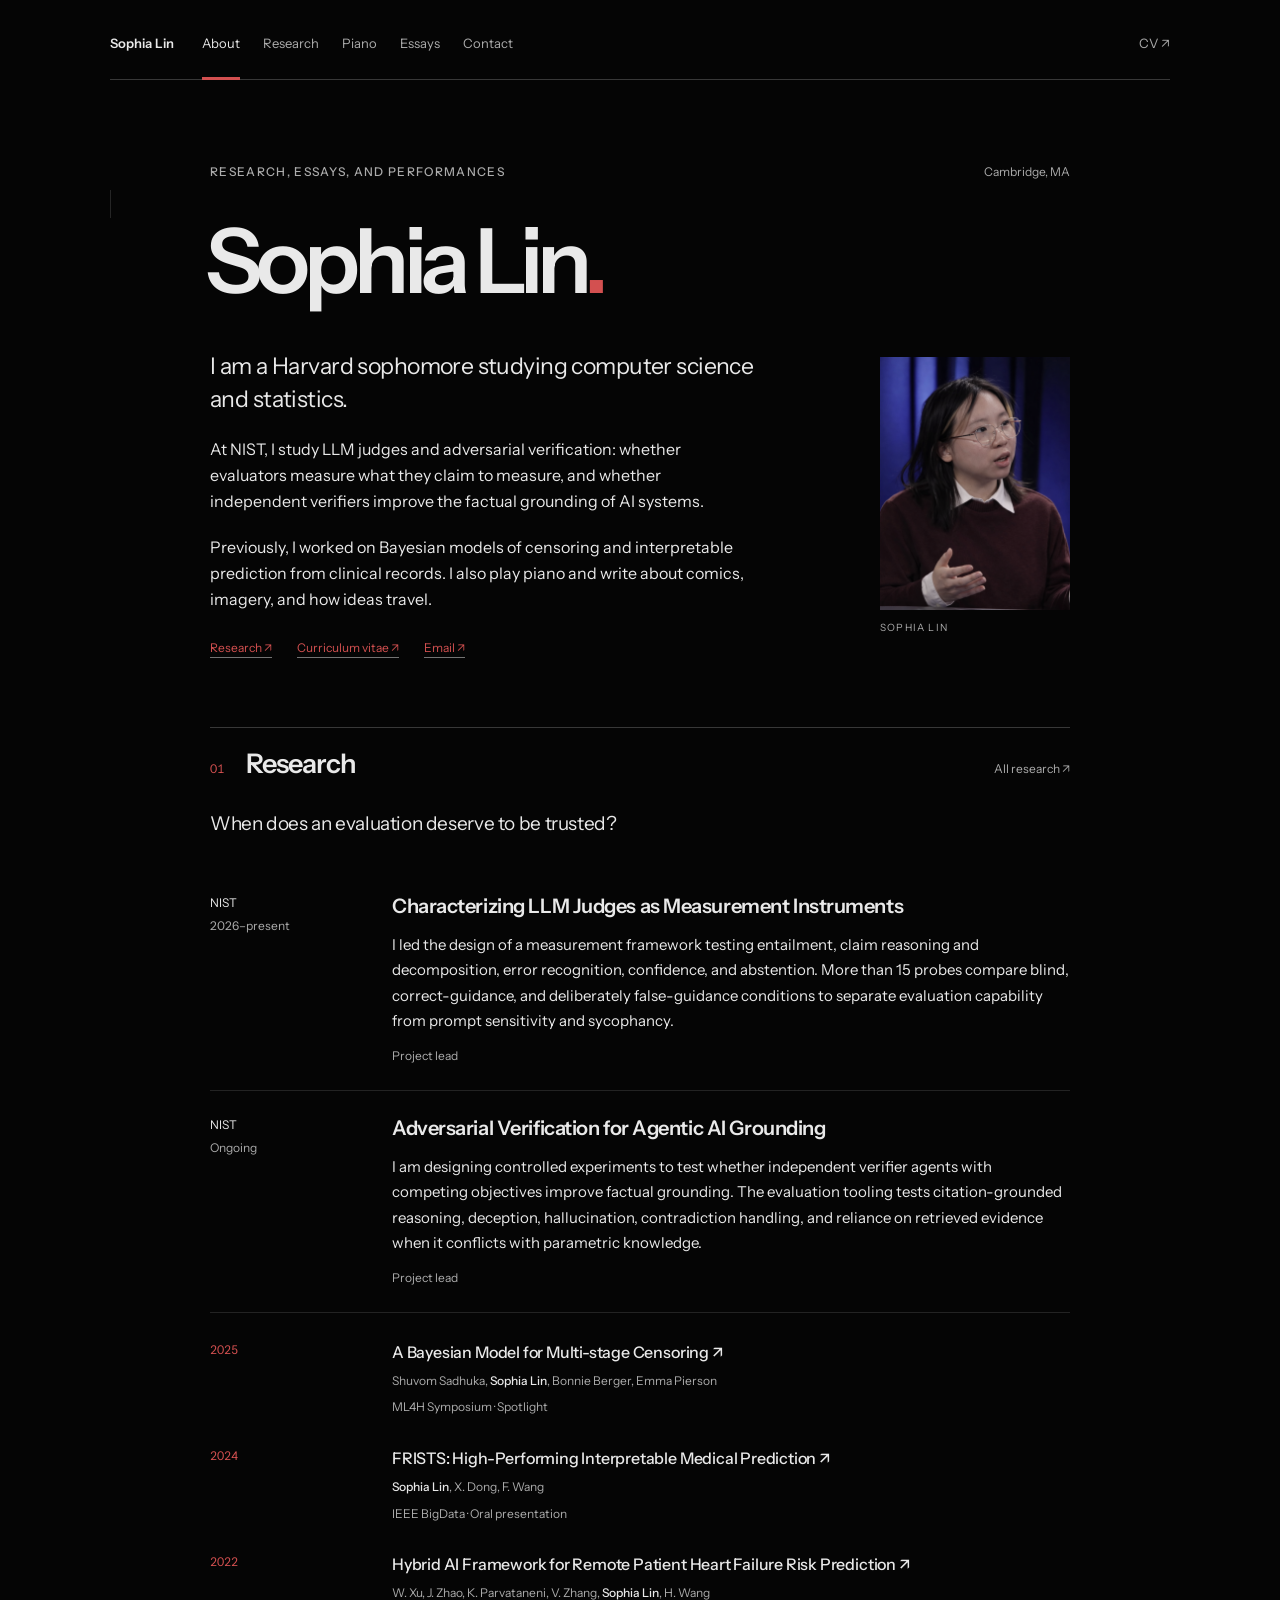
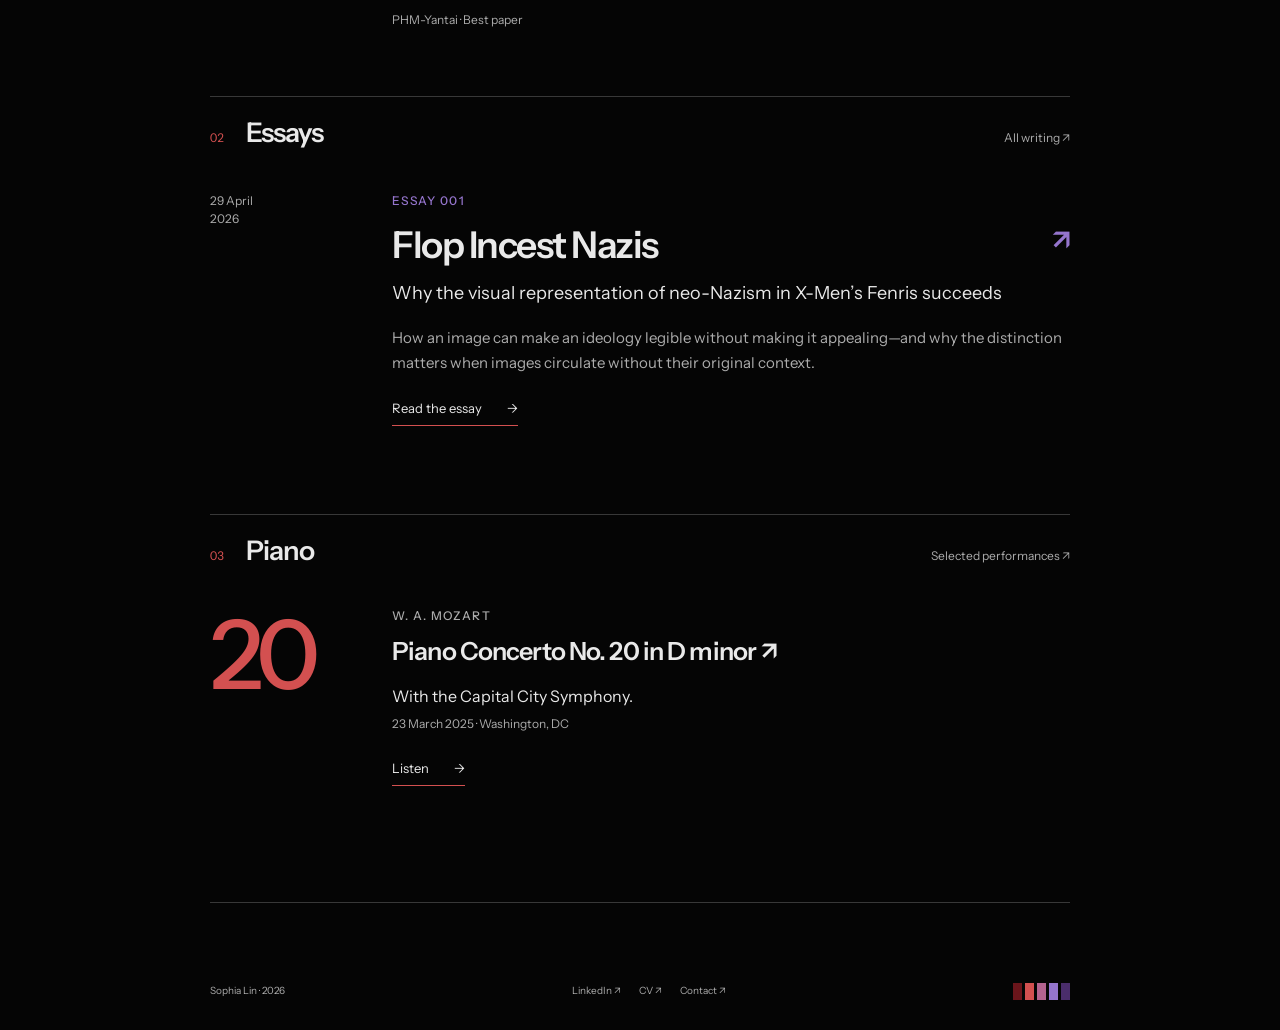
==== index.html @ ce4c41c7 "Stylization changes." ====
<!doctype html>
<html lang="en"><head><meta charset="utf-8"><meta name="viewport" content="width=device-width, initial-scale=1">
<title>Research, essays &amp; performances — Sophia Lin</title><meta name="description" content="Research, essays, and performances by Sophia Lin."><meta name="theme-color" content="#050505">
<link rel="canonical" href="https://sophia-z-lin.github.io/personal-website/"><meta property="og:title" content="Research, essays &amp; performances — Sophia Lin"><meta property="og:description" content="Research, essays, and performances by Sophia Lin."><meta property="og:type" content="website"><meta property="og:image" content="https://sophia-z-lin.github.io/personal-website/assets/portrait.png">
<link rel="icon" href="assets/favicon.svg" type="image/svg+xml"><link rel="stylesheet" href="styles.css"><script src="site.js" defer></script>
</head><body><a class="skip" href="#main">Skip to content</a><div class="reading-progress" aria-hidden="true"></div>
<header class="masthead"><a class="identity" href="index.html" aria-label="Sophia Lin, home">Sophia Lin</a><nav aria-label="Main navigation"><a href="index.html" aria-current="page">About</a><a href="research/">Research</a><a href="piano/">Piano</a><a href="essays/">Essays</a><a href="contact/">Contact</a><a class="nav-cv" href="cv.pdf">CV ↗</a></nav></header>
<main id="main"><section class="opening"><div class="opening-top"><p class="kicker">Research, essays, and performances</p><span class="meta">Cambridge, MA</span></div><h1>Sophia Lin<span class="title-stop">.</span></h1><div class="biography"><div><p class="intro-line">I am a Harvard sophomore studying computer science and statistics.</p><p>At NIST, I study LLM judges and adversarial verification: whether evaluators measure what they claim to measure, and whether independent verifiers improve the factual grounding of AI systems.</p><p>Previously, I worked on Bayesian models of censoring and interpretable prediction from clinical records. I also play piano and write about comics, imagery, and how ideas travel.</p><div class="inline-links"><a href="research/">Research ↗</a><a href="cv.pdf">Curriculum vitae ↗</a><a href="mailto:sophia_lin@college.harvard.edu">Email ↗</a></div></div><figure class="portrait"><img src="assets/portrait.png" width="1536" height="1024" alt="Sophia Lin speaking during a recorded conversation"><figcaption>Sophia Lin</figcaption></figure></div></section><section class="archive-section"><div class="section-head"><span class="folio">01</span><h2>Research</h2><a href="research/">All research ↗</a></div><p class="section-deck">When does an evaluation deserve to be trusted?</p><article class="project"><div class="project-context"><span>NIST</span><span>2026–present</span></div><div><h3>Characterizing LLM Judges as Measurement Instruments</h3><p>I led the design of a measurement framework testing entailment, claim reasoning and decomposition, error recognition, confidence, and abstention. More than 15 probes compare blind, correct-guidance, and deliberately false-guidance conditions to separate evaluation capability from prompt sensitivity and sycophancy.</p><div class="project-end"><span>Project lead</span></div></div></article><article class="project"><div class="project-context"><span>NIST</span><span>Ongoing</span></div><div><h3>Adversarial Verification for Agentic AI Grounding</h3><p>I am designing controlled experiments to test whether independent verifier agents with competing objectives improve factual grounding. The evaluation tooling tests citation-grounded reasoning, deception, hallucination, contradiction handling, and reliance on retrieved evidence when it conflicts with parametric knowledge.</p><div class="project-end"><span>Project lead</span></div></div></article><article class="publication"><span class="pub-year">2025</span><div><h3><a href="https://arxiv.org/abs/2511.11684">A Bayesian Model for Multi-stage Censoring ↗</a></h3><p>Shuvom Sadhuka, <strong>Sophia Lin</strong>, Bonnie Berger, Emma Pierson</p><span class="meta">ML4H Symposium · Spotlight</span></div></article><article class="publication"><span class="pub-year">2024</span><div><h3><a href="https://doi.org/10.1109/BigData62323.2024.10826101">FRISTS: High-Performing Interpretable Medical Prediction ↗</a></h3><p><strong>Sophia Lin</strong>, X. Dong, F. Wang</p><span class="meta">IEEE BigData · Oral presentation</span></div></article><article class="publication"><span class="pub-year">2022</span><div><h3><a href="https://ieeexplore.ieee.org/document/9941764">Hybrid AI Framework for Remote Patient Heart Failure Risk Prediction ↗</a></h3><p>W. Xu, J. Zhao, K. Parvataneni, V. Zhang, <strong>Sophia Lin</strong>, H. Wang</p><span class="meta">PHM-Yantai · Best paper</span></div></article></section><section class="archive-section"><div class="section-head"><span class="folio">02</span><h2>Essays</h2><a href="essays/">All writing ↗</a></div><article class="essay-feature"><div class="essay-date">29 April<br>2026</div><div><p class="kicker">Essay 001</p><h3><a href="essays/fenris/">Flop Incest Nazis<span class="arrow">↗</span></a></h3><p class="essay-subtitle">Why the visual representation of neo-Nazism in X-Men’s Fenris succeeds</p><p>How an image can make an ideology legible without making it appealing—and why the distinction matters when images circulate without their original context.</p><a class="text-link" href="essays/fenris/">Read the essay <span>→</span></a></div></article></section><section class="archive-section"><div class="section-head"><span class="folio">03</span><h2>Piano</h2><a href="piano/">Selected performances ↗</a></div><div class="piano-home"><span class="large-number" aria-hidden="true">20</span><div><p class="kicker">W. A. Mozart</p><h3><a href="piano/">Piano Concerto No. 20 in D minor ↗</a></h3><p>With the Capital City Symphony.<br><span class="meta">23 March 2025 · Washington, DC</span></p><a class="text-link" href="piano/">Listen <span>→</span></a></div></div></section></main>
<footer><div class="footer-bottom"><span>Sophia Lin · 2026</span><div><a href="https://www.linkedin.com/in/szlin-harvard">LinkedIn ↗</a><a href="cv.pdf">CV ↗</a><a href="contact/">Contact ↗</a></div><span class="pigments" aria-hidden="true"><i></i><i></i><i></i><i></i><i></i></span></div></footer></body></html>
---- styles.css ----
@font-face{font-family:Instrument Sans;src:url('assets/fonts/InstrumentSans.ttf') format('truetype');font-weight:400 700;font-stretch:75% 100%;font-display:swap}
@font-face{font-family:Instrument Sans;src:url('assets/fonts/InstrumentSans-Italic.ttf') format('truetype');font-style:italic;font-weight:400 700;font-display:swap}
:root{color-scheme:dark;--bg:#050505;--text:#e9e9e9;--muted:#acacac;--rule:#383838;--accent:#D35050;--ink:#6B151B;--width:860px}
*{box-sizing:border-box}html{scroll-behavior:smooth;scroll-padding-top:24px}body{margin:0;background:var(--bg);color:var(--text);font-family:'Instrument Sans',Arial,sans-serif;font-size:16px;line-height:1.65;-webkit-font-smoothing:antialiased}body.tone-purple{--accent:#9575CD;--ink:#4A2D6B}::selection{background:var(--ink);color:#fff}a{color:inherit;text-underline-offset:5px;text-decoration-thickness:1px;text-decoration-color:#737373;transition:color .15s,text-decoration-color .15s}a:hover{color:var(--accent);text-decoration-color:var(--accent)}a:focus-visible,summary:focus-visible,button:focus-visible{outline:2px solid var(--accent);outline-offset:6px}button{font:inherit}p{margin:0 0 19px}h1,h2,h3{font-weight:600;line-height:1.16;margin:0;letter-spacing:-.035em}h1{font-size:76px}h2{font-size:27px}h3{font-size:22px}img{max-width:100%;height:auto}main,footer{max-width:var(--width);margin:auto}.masthead{max-width:1060px;margin:auto;padding:33px 0 25px;display:flex;align-items:center;gap:28px;border-bottom:1px solid var(--rule);font-size:13px}.identity{text-decoration:none;font-weight:600;white-space:nowrap}.masthead nav{display:flex;flex:1;gap:23px}.nav-cv{margin-left:auto}.masthead nav a{text-decoration:none;color:var(--muted)}.masthead nav a[aria-current],.masthead nav a:hover{color:var(--text)}.masthead nav a[aria-current]{position:relative}.masthead nav a[aria-current]:after{content:'';height:3px;background:var(--accent);position:absolute;bottom:-26px;left:0;right:0}.skip{position:fixed;top:-80px;left:20px;background:var(--bg);z-index:9;padding:10px}.skip:focus{top:8px}.reading-progress{height:2px;position:fixed;top:0;left:0;background:var(--accent);width:0;z-index:10}.kicker,.meta,.folio,.project-context,.project-end,.pub-year,.essay-date,.performance-number,.video-links{font-size:12px;color:var(--muted);line-height:1.5}.kicker{text-transform:uppercase;letter-spacing:.11em;font-weight:500}.opening{padding:83px 0 69px}.opening-top{display:flex;justify-content:space-between;gap:20px;margin-bottom:28px}.opening-top p{margin:0}.opening h1{font-size:90px;letter-spacing:-.065em;margin-left:-5px;margin-bottom:36px}.title-stop{color:var(--accent)}.biography{display:grid;grid-template-columns:minmax(0,1fr) 190px;gap:48px;align-items:start}.intro-line{font-size:23px;line-height:1.45;letter-spacing:-.025em;max-width:550px}.biography>div>p:not(.intro-line){max-width:550px}.portrait{margin:7px 0 0}.portrait img{display:block;aspect-ratio:3/4;width:100%;object-fit:cover;object-position:50% 50%;filter:saturate(.65);height:auto}.portrait figcaption{font-size:10px;letter-spacing:.12em;text-transform:uppercase;color:var(--muted);margin-top:10px}.inline-links{display:flex;gap:25px;font-size:12px;margin-top:25px}.inline-links a{color:var(--accent)}.archive-section{padding:0 0 64px}.section-head{display:flex;align-items:baseline;border-top:1px solid var(--rule);padding-top:20px;gap:22px;margin-bottom:29px}.section-head .folio{color:var(--accent);font-variant-numeric:tabular-nums}.section-head>a,.section-head>.meta{margin-left:auto;font-size:12px}.section-head a{text-decoration:none;color:var(--muted)}.section-deck{font-size:19px;margin:0 0 30px;letter-spacing:-.02em}.project{display:grid;grid-template-columns:155px minmax(0,1fr);gap:27px;padding:25px 0;border-bottom:1px solid #232323}.project-context span{display:block}.project-context span:first-child{color:var(--text);margin-bottom:5px}.project h3{font-size:20px;line-height:1.28;letter-spacing:-.022em;margin:0 0 12px}.project p{font-size:15px;line-height:1.7;margin-bottom:13px}.project-end{display:flex;justify-content:space-between;color:var(--muted)}.project-end a{color:var(--accent)}.publication{display:grid;grid-template-columns:155px minmax(0,1fr);gap:27px;margin-top:28px}.pub-year{font-variant-numeric:tabular-nums;color:var(--accent)}.publication h3{font-size:16px;font-weight:500;line-height:1.45;letter-spacing:-.012em}.publication h3 a{text-decoration:none}.publication p{font-size:12px;color:var(--muted);margin:7px 0 2px}.publication strong{font-weight:500;color:var(--text)}.essay-feature{display:grid;grid-template-columns:155px minmax(0,1fr);gap:27px;padding:15px 0 24px}.essay-feature .kicker{color:#9575CD;margin:0 0 14px}.essay-feature h3{font-size:37px;letter-spacing:-.04em}.essay-feature h3 a{text-decoration:none;display:flex;justify-content:space-between;gap:16px}.arrow{color:#9575CD;font-size:28px;transition:transform .2s}.essay-feature h3 a:hover .arrow{transform:translate(3px,-3px)}.essay-subtitle{font-size:18px;line-height:1.45;margin:13px 0 20px}.essay-feature p:not(.kicker):not(.essay-subtitle){font-size:15px;color:var(--muted)}.text-link{display:inline-flex;align-items:center;gap:25px;font-size:13px;text-decoration:none;border-bottom:1px solid var(--accent);padding-bottom:5px}.piano-home{display:grid;grid-template-columns:155px minmax(0,1fr);gap:27px;padding:12px 0}.large-number{color:var(--accent);font-size:96px;letter-spacing:-.08em;line-height:1;font-weight:500;font-variant-numeric:lining-nums}.piano-home h3{font-size:25px;line-height:1.3}.piano-home h3 a{text-decoration:none}.piano-home .kicker{margin-bottom:10px}.piano-home p:not(.kicker){margin-top:15px}.page-opening{padding:75px 0 35px}.page-opening h1{margin:20px 0 23px;letter-spacing:-.06em}.page-deck{max-width:620px;font-size:23px;line-height:1.45;letter-spacing:-.025em}.section-introduction{max-width:675px;margin:0 0 60px}.section-introduction p{font-size:17px}.performance{display:grid;grid-template-columns:110px minmax(0,1fr);gap:28px;border-top:1px solid var(--rule);padding:29px 0 55px}.performance-number{color:var(--accent);font-size:17px;font-variant-numeric:tabular-nums}.performance-number span{display:block;color:var(--muted);margin-top:5px;font-size:12px}.performance h2{font-size:29px;margin:0 0 13px;line-height:1.3}.performance .kicker{margin-bottom:12px}.video{aspect-ratio:16/9;background:#131313;position:relative;margin-top:25px;overflow:hidden;border-bottom:2px solid var(--ink)}.video-cover{position:absolute;inset:0;display:block}.video img{width:100%;height:100%;object-fit:cover;filter:grayscale(1) brightness(.58);transition:filter .25s}.video-cover:hover img{filter:grayscale(.5) brightness(.72)}.play{position:absolute;left:calc(50% - 25px);top:calc(50% - 25px);width:50px;height:50px;border:1px solid #e9e9e9;display:grid;place-content:center;font-size:17px;color:#fff;background:#05050580}.video-caption{position:absolute;bottom:19px;left:22px;right:22px;font-size:12px;display:flex;justify-content:space-between;color:white}.video iframe{width:100%;height:100%;border:0;position:absolute;inset:0}.video-links{display:flex;justify-content:space-between;margin-top:12px}.video-links a{text-decoration:none}.archive-link{border-top:1px solid var(--rule);padding:25px 0}.longform{max-width:700px;margin:auto}.essay-opening{padding:70px 0 30px;border-bottom:1px solid var(--rule)}.essay-opening>.meta{margin-top:28px}.essay-opening h1{font-size:68px;line-height:1.05;max-width:600px;margin:24px 0}.essay-deck{font-size:26px;line-height:1.4;letter-spacing:-.025em;margin-bottom:12px}.contents{margin:25px 0 40px;border-bottom:1px solid var(--rule);padding:0 0 20px}.contents summary{font-size:13px;cursor:pointer;color:var(--accent)}.contents nav{display:flex;flex-direction:column;gap:10px;padding:20px 0 0;font-size:14px}.essay-text{font-size:17px;line-height:1.85}.essay-text p{margin-bottom:24px}.essay-text h2{font-size:28px;margin:52px 0 22px;line-height:1.3}.essay-text h3{font-size:17px;line-height:1.6;margin:28px 0 16px}.essay-text a{overflow-wrap:anywhere;color:var(--accent)}.appendices{border-top:1px solid var(--rule);border-bottom:1px solid var(--rule);margin:50px 0;padding:23px 0}.appendices summary{cursor:pointer;font-size:20px;font-weight:500;line-height:1.4}.appendices summary span{font-size:12px;float:right;color:var(--muted);font-weight:400}.appendices img{max-height:900px;object-fit:contain;display:block;margin:20px auto}.appendices p{font-size:13px;color:var(--muted)}.references p{font-size:13px;line-height:1.7;padding-left:20px;text-indent:-20px;overflow-wrap:anywhere}.contact-body{padding:15px 0 90px}.contact-email{display:block;font-size:clamp(16px,3vw,28px);color:var(--accent);margin:0 0 65px;overflow-wrap:anywhere}.contact-row{display:flex;justify-content:space-between;border-top:1px solid var(--rule);padding:19px 0;font-size:14px}.contact-row span{color:var(--muted)}footer{border-top:1px solid var(--rule);margin-top:40px;padding:36px 0 30px}.footer-top{display:flex;align-items:center;justify-content:space-between;gap:20px}.footer-top p{font-size:22px;line-height:1.45;letter-spacing:-.025em}.footer-top .email{font-size:12px;color:var(--muted)}.footer-bottom{display:flex;align-items:center;justify-content:space-between;margin-top:44px;font-size:10px;color:var(--muted);gap:15px}.footer-bottom>div{display:flex;gap:18px}.footer-bottom a{text-decoration:none}.pigments{display:flex;gap:3px}.pigments i{width:9px;height:17px;background:#6b151b}.pigments i:nth-child(2){background:#D35050}.pigments i:nth-child(3){background:#B4638F}.pigments i:nth-child(4){background:#9575CD}.pigments i:nth-child(5){background:#4A2D6B}
@media(min-width:1250px){body{background-image:linear-gradient(#252525,#252525);background-size:1px 28px;background-position:calc(50% - 530px) 190px;background-repeat:no-repeat}}
@media(max-width:1120px){.masthead{margin:0 36px}main,footer{width:calc(100% - 100px);max-width:860px}}
@media(max-width:760px){.masthead{margin:0 23px;display:block;padding:20px 0}.identity-note{margin-left:auto}.masthead nav{margin-top:24px;gap:0;justify-content:space-between;font-size:12px}.masthead nav a[aria-current]:after{bottom:-21px}main,footer{width:calc(100% - 46px)}.opening{padding:48px 0 50px}.opening h1{font-size:72px}.opening-top>.meta{display:none}.biography{grid-template-columns:minmax(0,1fr) 150px;gap:26px}.intro-line{font-size:21px}.portrait{margin-top:7px}.project,.publication,.essay-feature,.piano-home{grid-template-columns:100px minmax(0,1fr);gap:22px}.section-head{gap:14px}.section-head h2{font-size:25px}.essay-feature h3{font-size:31px}.footer-top{display:block}.footer-bottom{flex-wrap:wrap;gap:18px}.performance{grid-template-columns:55px minmax(0,1fr);gap:20px}.page-opening{padding-top:50px}.page-opening h1{font-size:66px}.essay-opening h1{font-size:58px}}
@media(max-width:520px){.biography{display:flex;flex-direction:column}.portrait{width:42%;max-width:185px;margin:5px 0 0 auto}.portrait figcaption{text-align:right}.opening h1{font-size:66px}.opening .kicker{font-size:10px}.intro-line{font-size:22px}.inline-links{gap:18px;flex-wrap:wrap}.section-head{flex-wrap:wrap;row-gap:8px}.section-head>a{font-size:11px}.section-head h2{font-size:24px}.project{display:block}.project-context{display:flex;justify-content:space-between;gap:18px;margin-bottom:14px}.project-context span:first-child{max-width:75%}.publication{grid-template-columns:40px minmax(0,1fr);gap:16px}.essay-feature{display:block}.essay-date{margin-bottom:24px}.essay-date br{display:none}.essay-date br:after{content:' '}.essay-feature h3{font-size:36px}.piano-home{grid-template-columns:65px minmax(0,1fr);gap:18px}.large-number{font-size:67px}.piano-home h3{font-size:23px}.performance{display:block}.performance-number{display:flex;justify-content:space-between;margin-bottom:20px}.performance-number span{margin:0}.performance h2{font-size:26px}.video-links{font-size:10px}.page-opening h1{font-size:60px}.page-deck{font-size:22px}.essay-opening h1{font-size:54px}.essay-deck{font-size:23px}.essay-text{font-size:16px}.essay-text h2{font-size:25px}.footer-bottom>div{gap:16px;flex-wrap:wrap}.footer-top .email{font-size:11px}.appendices summary{font-size:17px}.appendices summary span{float:none;display:block;margin-top:10px}.contact-body{padding-bottom:40px}}
@media(prefers-reduced-motion:reduce){html{scroll-behavior:auto}*,*:before,*:after{transition:none!important;animation:none!important}}
@media print{body{background:white;color:black;font-size:11pt}.masthead,footer,.reading-progress,.contents,.skip{display:none}main{width:100%;max-width:none}.longform{max-width:none}.essay-opening{padding-top:0}.essay-opening h1{font-size:36pt}.essay-text{font-size:11pt}.references p{color:black}.appendices{display:block}a{color:black}.portrait{max-width:120px}.archive-section{break-inside:avoid}}
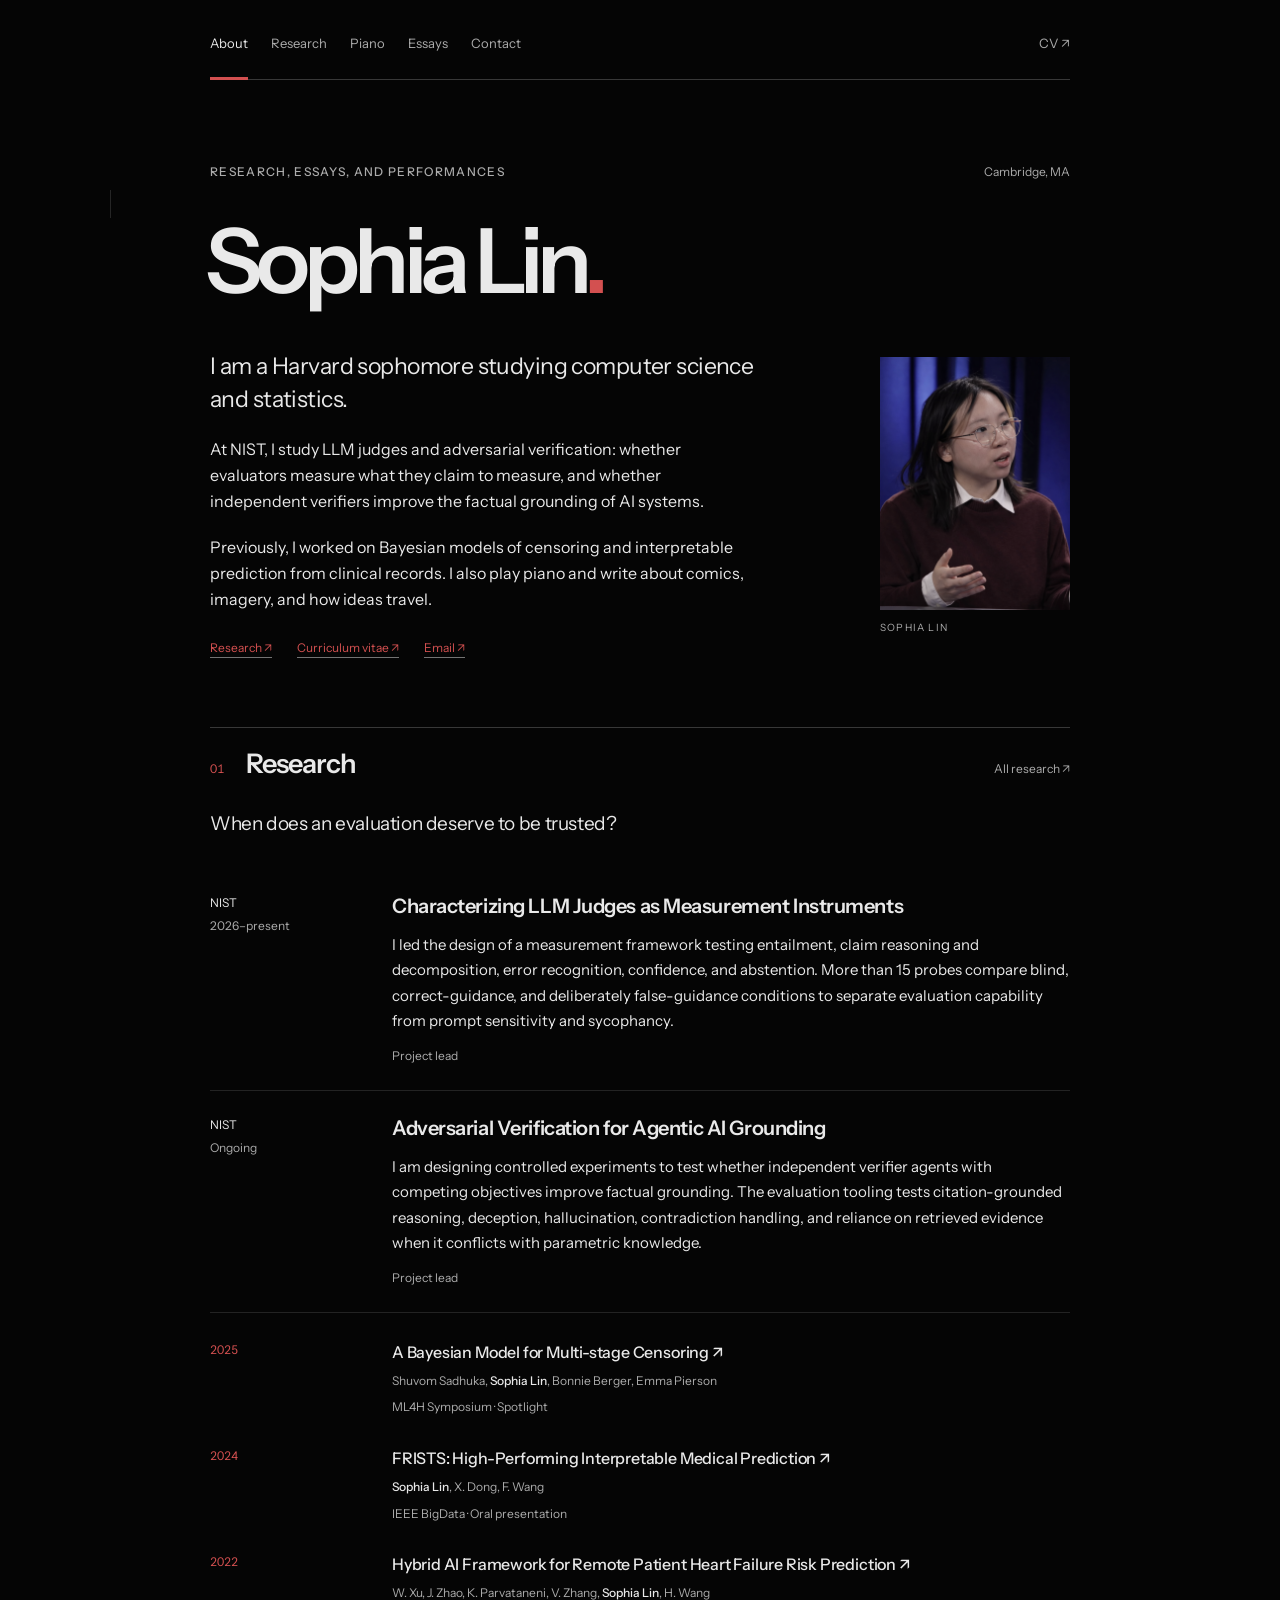
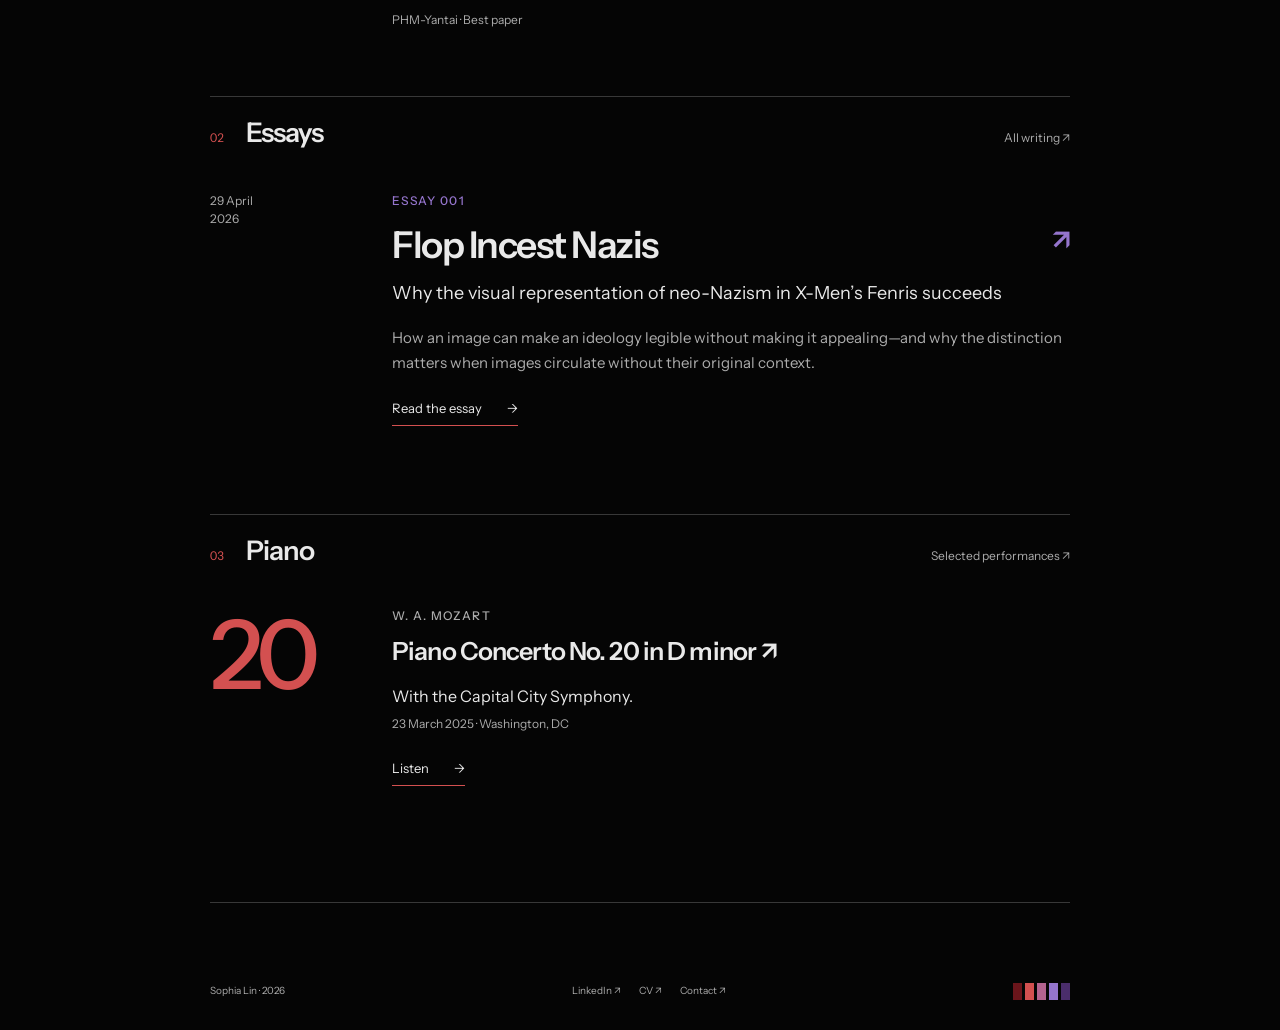
==== commit 9bbbd511: "Stylization changes." ====
--- a/index.html
+++ b/index.html
@@ -4,6 +4,6 @@
 <link rel="canonical" href="https://sophia-z-lin.github.io/personal-website/"><meta property="og:title" content="Research, essays &amp; performances — Sophia Lin"><meta property="og:description" content="Research, essays, and performances by Sophia Lin."><meta property="og:type" content="website"><meta property="og:image" content="https://sophia-z-lin.github.io/personal-website/assets/portrait.png">
 <link rel="icon" href="assets/favicon.svg" type="image/svg+xml"><link rel="stylesheet" href="styles.css"><script src="site.js" defer></script>
 </head><body><a class="skip" href="#main">Skip to content</a><div class="reading-progress" aria-hidden="true"></div>
-<header class="masthead"><a class="identity" href="index.html" aria-label="Sophia Lin, home">Sophia Lin</a><nav aria-label="Main navigation"><a href="index.html" aria-current="page">About</a><a href="research/">Research</a><a href="piano/">Piano</a><a href="essays/">Essays</a><a href="contact/">Contact</a><a class="nav-cv" href="cv.pdf">CV ↗</a></nav></header>
+<header class="masthead"><nav aria-label="Main navigation"><a href="index.html" aria-current="page">About</a><a href="research/">Research</a><a href="piano/">Piano</a><a href="essays/">Essays</a><a href="contact/">Contact</a><a class="nav-cv" href="cv.pdf">CV ↗</a></nav></header>
 <main id="main"><section class="opening"><div class="opening-top"><p class="kicker">Research, essays, and performances</p><span class="meta">Cambridge, MA</span></div><h1>Sophia Lin<span class="title-stop">.</span></h1><div class="biography"><div><p class="intro-line">I am a Harvard sophomore studying computer science and statistics.</p><p>At NIST, I study LLM judges and adversarial verification: whether evaluators measure what they claim to measure, and whether independent verifiers improve the factual grounding of AI systems.</p><p>Previously, I worked on Bayesian models of censoring and interpretable prediction from clinical records. I also play piano and write about comics, imagery, and how ideas travel.</p><div class="inline-links"><a href="research/">Research ↗</a><a href="cv.pdf">Curriculum vitae ↗</a><a href="mailto:sophia_lin@college.harvard.edu">Email ↗</a></div></div><figure class="portrait"><img src="assets/portrait.png" width="1536" height="1024" alt="Sophia Lin speaking during a recorded conversation"><figcaption>Sophia Lin</figcaption></figure></div></section><section class="archive-section"><div class="section-head"><span class="folio">01</span><h2>Research</h2><a href="research/">All research ↗</a></div><p class="section-deck">When does an evaluation deserve to be trusted?</p><article class="project"><div class="project-context"><span>NIST</span><span>2026–present</span></div><div><h3>Characterizing LLM Judges as Measurement Instruments</h3><p>I led the design of a measurement framework testing entailment, claim reasoning and decomposition, error recognition, confidence, and abstention. More than 15 probes compare blind, correct-guidance, and deliberately false-guidance conditions to separate evaluation capability from prompt sensitivity and sycophancy.</p><div class="project-end"><span>Project lead</span></div></div></article><article class="project"><div class="project-context"><span>NIST</span><span>Ongoing</span></div><div><h3>Adversarial Verification for Agentic AI Grounding</h3><p>I am designing controlled experiments to test whether independent verifier agents with competing objectives improve factual grounding. The evaluation tooling tests citation-grounded reasoning, deception, hallucination, contradiction handling, and reliance on retrieved evidence when it conflicts with parametric knowledge.</p><div class="project-end"><span>Project lead</span></div></div></article><article class="publication"><span class="pub-year">2025</span><div><h3><a href="https://arxiv.org/abs/2511.11684">A Bayesian Model for Multi-stage Censoring ↗</a></h3><p>Shuvom Sadhuka, <strong>Sophia Lin</strong>, Bonnie Berger, Emma Pierson</p><span class="meta">ML4H Symposium · Spotlight</span></div></article><article class="publication"><span class="pub-year">2024</span><div><h3><a href="https://doi.org/10.1109/BigData62323.2024.10826101">FRISTS: High-Performing Interpretable Medical Prediction ↗</a></h3><p><strong>Sophia Lin</strong>, X. Dong, F. Wang</p><span class="meta">IEEE BigData · Oral presentation</span></div></article><article class="publication"><span class="pub-year">2022</span><div><h3><a href="https://ieeexplore.ieee.org/document/9941764">Hybrid AI Framework for Remote Patient Heart Failure Risk Prediction ↗</a></h3><p>W. Xu, J. Zhao, K. Parvataneni, V. Zhang, <strong>Sophia Lin</strong>, H. Wang</p><span class="meta">PHM-Yantai · Best paper</span></div></article></section><section class="archive-section"><div class="section-head"><span class="folio">02</span><h2>Essays</h2><a href="essays/">All writing ↗</a></div><article class="essay-feature"><div class="essay-date">29 April<br>2026</div><div><p class="kicker">Essay 001</p><h3><a href="essays/fenris/">Flop Incest Nazis<span class="arrow">↗</span></a></h3><p class="essay-subtitle">Why the visual representation of neo-Nazism in X-Men’s Fenris succeeds</p><p>How an image can make an ideology legible without making it appealing—and why the distinction matters when images circulate without their original context.</p><a class="text-link" href="essays/fenris/">Read the essay <span>→</span></a></div></article></section><section class="archive-section"><div class="section-head"><span class="folio">03</span><h2>Piano</h2><a href="piano/">Selected performances ↗</a></div><div class="piano-home"><span class="large-number" aria-hidden="true">20</span><div><p class="kicker">W. A. Mozart</p><h3><a href="piano/">Piano Concerto No. 20 in D minor ↗</a></h3><p>With the Capital City Symphony.<br><span class="meta">23 March 2025 · Washington, DC</span></p><a class="text-link" href="piano/">Listen <span>→</span></a></div></div></section></main>
 <footer><div class="footer-bottom"><span>Sophia Lin · 2026</span><div><a href="https://www.linkedin.com/in/szlin-harvard">LinkedIn ↗</a><a href="cv.pdf">CV ↗</a><a href="contact/">Contact ↗</a></div><span class="pigments" aria-hidden="true"><i></i><i></i><i></i><i></i><i></i></span></div></footer></body></html>
--- a/styles.css
+++ b/styles.css
@@ -1,9 +1,9 @@
 @font-face{font-family:Instrument Sans;src:url('assets/fonts/InstrumentSans.ttf') format('truetype');font-weight:400 700;font-stretch:75% 100%;font-display:swap}
 @font-face{font-family:Instrument Sans;src:url('assets/fonts/InstrumentSans-Italic.ttf') format('truetype');font-style:italic;font-weight:400 700;font-display:swap}
 :root{color-scheme:dark;--bg:#050505;--text:#e9e9e9;--muted:#acacac;--rule:#383838;--accent:#D35050;--ink:#6B151B;--width:860px}
-*{box-sizing:border-box}html{scroll-behavior:smooth;scroll-padding-top:24px}body{margin:0;background:var(--bg);color:var(--text);font-family:'Instrument Sans',Arial,sans-serif;font-size:16px;line-height:1.65;-webkit-font-smoothing:antialiased}body.tone-purple{--accent:#9575CD;--ink:#4A2D6B}::selection{background:var(--ink);color:#fff}a{color:inherit;text-underline-offset:5px;text-decoration-thickness:1px;text-decoration-color:#737373;transition:color .15s,text-decoration-color .15s}a:hover{color:var(--accent);text-decoration-color:var(--accent)}a:focus-visible,summary:focus-visible,button:focus-visible{outline:2px solid var(--accent);outline-offset:6px}button{font:inherit}p{margin:0 0 19px}h1,h2,h3{font-weight:600;line-height:1.16;margin:0;letter-spacing:-.035em}h1{font-size:76px}h2{font-size:27px}h3{font-size:22px}img{max-width:100%;height:auto}main,footer{max-width:var(--width);margin:auto}.masthead{max-width:1060px;margin:auto;padding:33px 0 25px;display:flex;align-items:center;gap:28px;border-bottom:1px solid var(--rule);font-size:13px}.identity{text-decoration:none;font-weight:600;white-space:nowrap}.masthead nav{display:flex;flex:1;gap:23px}.nav-cv{margin-left:auto}.masthead nav a{text-decoration:none;color:var(--muted)}.masthead nav a[aria-current],.masthead nav a:hover{color:var(--text)}.masthead nav a[aria-current]{position:relative}.masthead nav a[aria-current]:after{content:'';height:3px;background:var(--accent);position:absolute;bottom:-26px;left:0;right:0}.skip{position:fixed;top:-80px;left:20px;background:var(--bg);z-index:9;padding:10px}.skip:focus{top:8px}.reading-progress{height:2px;position:fixed;top:0;left:0;background:var(--accent);width:0;z-index:10}.kicker,.meta,.folio,.project-context,.project-end,.pub-year,.essay-date,.performance-number,.video-links{font-size:12px;color:var(--muted);line-height:1.5}.kicker{text-transform:uppercase;letter-spacing:.11em;font-weight:500}.opening{padding:83px 0 69px}.opening-top{display:flex;justify-content:space-between;gap:20px;margin-bottom:28px}.opening-top p{margin:0}.opening h1{font-size:90px;letter-spacing:-.065em;margin-left:-5px;margin-bottom:36px}.title-stop{color:var(--accent)}.biography{display:grid;grid-template-columns:minmax(0,1fr) 190px;gap:48px;align-items:start}.intro-line{font-size:23px;line-height:1.45;letter-spacing:-.025em;max-width:550px}.biography>div>p:not(.intro-line){max-width:550px}.portrait{margin:7px 0 0}.portrait img{display:block;aspect-ratio:3/4;width:100%;object-fit:cover;object-position:50% 50%;filter:saturate(.65);height:auto}.portrait figcaption{font-size:10px;letter-spacing:.12em;text-transform:uppercase;color:var(--muted);margin-top:10px}.inline-links{display:flex;gap:25px;font-size:12px;margin-top:25px}.inline-links a{color:var(--accent)}.archive-section{padding:0 0 64px}.section-head{display:flex;align-items:baseline;border-top:1px solid var(--rule);padding-top:20px;gap:22px;margin-bottom:29px}.section-head .folio{color:var(--accent);font-variant-numeric:tabular-nums}.section-head>a,.section-head>.meta{margin-left:auto;font-size:12px}.section-head a{text-decoration:none;color:var(--muted)}.section-deck{font-size:19px;margin:0 0 30px;letter-spacing:-.02em}.project{display:grid;grid-template-columns:155px minmax(0,1fr);gap:27px;padding:25px 0;border-bottom:1px solid #232323}.project-context span{display:block}.project-context span:first-child{color:var(--text);margin-bottom:5px}.project h3{font-size:20px;line-height:1.28;letter-spacing:-.022em;margin:0 0 12px}.project p{font-size:15px;line-height:1.7;margin-bottom:13px}.project-end{display:flex;justify-content:space-between;color:var(--muted)}.project-end a{color:var(--accent)}.publication{display:grid;grid-template-columns:155px minmax(0,1fr);gap:27px;margin-top:28px}.pub-year{font-variant-numeric:tabular-nums;color:var(--accent)}.publication h3{font-size:16px;font-weight:500;line-height:1.45;letter-spacing:-.012em}.publication h3 a{text-decoration:none}.publication p{font-size:12px;color:var(--muted);margin:7px 0 2px}.publication strong{font-weight:500;color:var(--text)}.essay-feature{display:grid;grid-template-columns:155px minmax(0,1fr);gap:27px;padding:15px 0 24px}.essay-feature .kicker{color:#9575CD;margin:0 0 14px}.essay-feature h3{font-size:37px;letter-spacing:-.04em}.essay-feature h3 a{text-decoration:none;display:flex;justify-content:space-between;gap:16px}.arrow{color:#9575CD;font-size:28px;transition:transform .2s}.essay-feature h3 a:hover .arrow{transform:translate(3px,-3px)}.essay-subtitle{font-size:18px;line-height:1.45;margin:13px 0 20px}.essay-feature p:not(.kicker):not(.essay-subtitle){font-size:15px;color:var(--muted)}.text-link{display:inline-flex;align-items:center;gap:25px;font-size:13px;text-decoration:none;border-bottom:1px solid var(--accent);padding-bottom:5px}.piano-home{display:grid;grid-template-columns:155px minmax(0,1fr);gap:27px;padding:12px 0}.large-number{color:var(--accent);font-size:96px;letter-spacing:-.08em;line-height:1;font-weight:500;font-variant-numeric:lining-nums}.piano-home h3{font-size:25px;line-height:1.3}.piano-home h3 a{text-decoration:none}.piano-home .kicker{margin-bottom:10px}.piano-home p:not(.kicker){margin-top:15px}.page-opening{padding:75px 0 35px}.page-opening h1{margin:20px 0 23px;letter-spacing:-.06em}.page-deck{max-width:620px;font-size:23px;line-height:1.45;letter-spacing:-.025em}.section-introduction{max-width:675px;margin:0 0 60px}.section-introduction p{font-size:17px}.performance{display:grid;grid-template-columns:110px minmax(0,1fr);gap:28px;border-top:1px solid var(--rule);padding:29px 0 55px}.performance-number{color:var(--accent);font-size:17px;font-variant-numeric:tabular-nums}.performance-number span{display:block;color:var(--muted);margin-top:5px;font-size:12px}.performance h2{font-size:29px;margin:0 0 13px;line-height:1.3}.performance .kicker{margin-bottom:12px}.video{aspect-ratio:16/9;background:#131313;position:relative;margin-top:25px;overflow:hidden;border-bottom:2px solid var(--ink)}.video-cover{position:absolute;inset:0;display:block}.video img{width:100%;height:100%;object-fit:cover;filter:grayscale(1) brightness(.58);transition:filter .25s}.video-cover:hover img{filter:grayscale(.5) brightness(.72)}.play{position:absolute;left:calc(50% - 25px);top:calc(50% - 25px);width:50px;height:50px;border:1px solid #e9e9e9;display:grid;place-content:center;font-size:17px;color:#fff;background:#05050580}.video-caption{position:absolute;bottom:19px;left:22px;right:22px;font-size:12px;display:flex;justify-content:space-between;color:white}.video iframe{width:100%;height:100%;border:0;position:absolute;inset:0}.video-links{display:flex;justify-content:space-between;margin-top:12px}.video-links a{text-decoration:none}.archive-link{border-top:1px solid var(--rule);padding:25px 0}.longform{max-width:700px;margin:auto}.essay-opening{padding:70px 0 30px;border-bottom:1px solid var(--rule)}.essay-opening>.meta{margin-top:28px}.essay-opening h1{font-size:68px;line-height:1.05;max-width:600px;margin:24px 0}.essay-deck{font-size:26px;line-height:1.4;letter-spacing:-.025em;margin-bottom:12px}.contents{margin:25px 0 40px;border-bottom:1px solid var(--rule);padding:0 0 20px}.contents summary{font-size:13px;cursor:pointer;color:var(--accent)}.contents nav{display:flex;flex-direction:column;gap:10px;padding:20px 0 0;font-size:14px}.essay-text{font-size:17px;line-height:1.85}.essay-text p{margin-bottom:24px}.essay-text h2{font-size:28px;margin:52px 0 22px;line-height:1.3}.essay-text h3{font-size:17px;line-height:1.6;margin:28px 0 16px}.essay-text a{overflow-wrap:anywhere;color:var(--accent)}.appendices{border-top:1px solid var(--rule);border-bottom:1px solid var(--rule);margin:50px 0;padding:23px 0}.appendices summary{cursor:pointer;font-size:20px;font-weight:500;line-height:1.4}.appendices summary span{font-size:12px;float:right;color:var(--muted);font-weight:400}.appendices img{max-height:900px;object-fit:contain;display:block;margin:20px auto}.appendices p{font-size:13px;color:var(--muted)}.references p{font-size:13px;line-height:1.7;padding-left:20px;text-indent:-20px;overflow-wrap:anywhere}.contact-body{padding:15px 0 90px}.contact-email{display:block;font-size:clamp(16px,3vw,28px);color:var(--accent);margin:0 0 65px;overflow-wrap:anywhere}.contact-row{display:flex;justify-content:space-between;border-top:1px solid var(--rule);padding:19px 0;font-size:14px}.contact-row span{color:var(--muted)}footer{border-top:1px solid var(--rule);margin-top:40px;padding:36px 0 30px}.footer-top{display:flex;align-items:center;justify-content:space-between;gap:20px}.footer-top p{font-size:22px;line-height:1.45;letter-spacing:-.025em}.footer-top .email{font-size:12px;color:var(--muted)}.footer-bottom{display:flex;align-items:center;justify-content:space-between;margin-top:44px;font-size:10px;color:var(--muted);gap:15px}.footer-bottom>div{display:flex;gap:18px}.footer-bottom a{text-decoration:none}.pigments{display:flex;gap:3px}.pigments i{width:9px;height:17px;background:#6b151b}.pigments i:nth-child(2){background:#D35050}.pigments i:nth-child(3){background:#B4638F}.pigments i:nth-child(4){background:#9575CD}.pigments i:nth-child(5){background:#4A2D6B}
+*{box-sizing:border-box}html{scroll-behavior:smooth;scroll-padding-top:24px}body{margin:0;background:var(--bg);color:var(--text);font-family:'Instrument Sans',Arial,sans-serif;font-size:16px;line-height:1.65;-webkit-font-smoothing:antialiased}body.tone-purple{--accent:#9575CD;--ink:#4A2D6B}::selection{background:var(--ink);color:#fff}a{color:inherit;text-underline-offset:5px;text-decoration-thickness:1px;text-decoration-color:#737373;transition:color .15s,text-decoration-color .15s}a:hover{color:var(--accent);text-decoration-color:var(--accent)}a:focus-visible,summary:focus-visible,button:focus-visible{outline:2px solid var(--accent);outline-offset:6px}button{font:inherit}p{margin:0 0 19px}h1,h2,h3{font-weight:600;line-height:1.16;margin:0;letter-spacing:-.035em}h1{font-size:76px}h2{font-size:27px}h3{font-size:22px}img{max-width:100%;height:auto}main,footer{max-width:var(--width);margin:auto}.masthead{max-width:var(--width);margin:auto;padding:33px 0 25px;border-bottom:1px solid var(--rule);font-size:13px}.masthead nav{display:flex;gap:23px}.nav-cv{margin-left:auto}.masthead nav a{text-decoration:none;color:var(--muted)}.masthead nav a[aria-current],.masthead nav a:hover{color:var(--text)}.masthead nav a[aria-current]{position:relative}.masthead nav a[aria-current]:after{content:'';height:3px;background:var(--accent);position:absolute;bottom:-26px;left:0;right:0}.skip{position:fixed;top:-80px;left:20px;background:var(--bg);z-index:9;padding:10px}.skip:focus{top:8px}.reading-progress{height:2px;position:fixed;top:0;left:0;background:var(--accent);width:0;z-index:10}.kicker,.meta,.folio,.project-context,.project-end,.pub-year,.essay-date,.performance-number,.video-links{font-size:12px;color:var(--muted);line-height:1.5}.kicker{text-transform:uppercase;letter-spacing:.11em;font-weight:500}.opening{padding:83px 0 69px}.opening-top{display:flex;justify-content:space-between;gap:20px;margin-bottom:28px}.opening-top p{margin:0}.opening h1{font-size:90px;letter-spacing:-.065em;margin-left:-5px;margin-bottom:36px}.title-stop{color:var(--accent)}.biography{display:grid;grid-template-columns:minmax(0,1fr) 190px;gap:48px;align-items:start}.intro-line{font-size:23px;line-height:1.45;letter-spacing:-.025em;max-width:550px}.biography>div>p:not(.intro-line){max-width:550px}.portrait{margin:7px 0 0}.portrait img{display:block;aspect-ratio:3/4;width:100%;object-fit:cover;object-position:50% 50%;filter:saturate(.65);height:auto}.portrait figcaption{font-size:10px;letter-spacing:.12em;text-transform:uppercase;color:var(--muted);margin-top:10px}.inline-links{display:flex;gap:25px;font-size:12px;margin-top:25px}.inline-links a{color:var(--accent)}.archive-section{padding:0 0 64px}.section-head{display:flex;align-items:baseline;border-top:1px solid var(--rule);padding-top:20px;gap:22px;margin-bottom:29px}.section-head .folio{color:var(--accent);font-variant-numeric:tabular-nums}.section-head>a,.section-head>.meta{margin-left:auto;font-size:12px}.section-head a{text-decoration:none;color:var(--muted)}.section-deck{font-size:19px;margin:0 0 30px;letter-spacing:-.02em}.project{display:grid;grid-template-columns:155px minmax(0,1fr);gap:27px;padding:25px 0;border-bottom:1px solid #232323}.project-context span{display:block}.project-context span:first-child{color:var(--text);margin-bottom:5px}.project h3{font-size:20px;line-height:1.28;letter-spacing:-.022em;margin:0 0 12px}.project p{font-size:15px;line-height:1.7;margin-bottom:13px}.project-end{display:flex;justify-content:space-between;color:var(--muted)}.project-end a{color:var(--accent)}.publication{display:grid;grid-template-columns:155px minmax(0,1fr);gap:27px;margin-top:28px}.pub-year{font-variant-numeric:tabular-nums;color:var(--accent)}.publication h3{font-size:16px;font-weight:500;line-height:1.45;letter-spacing:-.012em}.publication h3 a{text-decoration:none}.publication p{font-size:12px;color:var(--muted);margin:7px 0 2px}.publication strong{font-weight:500;color:var(--text)}.essay-feature{display:grid;grid-template-columns:155px minmax(0,1fr);gap:27px;padding:15px 0 24px}.essay-feature .kicker{color:#9575CD;margin:0 0 14px}.essay-feature h3{font-size:37px;letter-spacing:-.04em}.essay-feature h3 a{text-decoration:none;display:flex;justify-content:space-between;gap:16px}.arrow{color:#9575CD;font-size:28px;transition:transform .2s}.essay-feature h3 a:hover .arrow{transform:translate(3px,-3px)}.essay-subtitle{font-size:18px;line-height:1.45;margin:13px 0 20px}.essay-feature p:not(.kicker):not(.essay-subtitle){font-size:15px;color:var(--muted)}.text-link{display:inline-flex;align-items:center;gap:25px;font-size:13px;text-decoration:none;border-bottom:1px solid var(--accent);padding-bottom:5px}.piano-home{display:grid;grid-template-columns:155px minmax(0,1fr);gap:27px;padding:12px 0}.large-number{color:var(--accent);font-size:96px;letter-spacing:-.08em;line-height:1;font-weight:500;font-variant-numeric:lining-nums}.piano-home h3{font-size:25px;line-height:1.3}.piano-home h3 a{text-decoration:none}.piano-home .kicker{margin-bottom:10px}.piano-home p:not(.kicker){margin-top:15px}.page-opening{padding:75px 0 35px}.page-opening h1{margin:20px 0 23px;letter-spacing:-.06em}.page-deck{max-width:620px;font-size:23px;line-height:1.45;letter-spacing:-.025em}.section-introduction{max-width:675px;margin:0 0 60px}.section-introduction p{font-size:17px}.performance{display:grid;grid-template-columns:110px minmax(0,1fr);gap:28px;border-top:1px solid var(--rule);padding:29px 0 55px}.performance-number{color:var(--accent);font-size:17px;font-variant-numeric:tabular-nums}.performance-number span{display:block;color:var(--muted);margin-top:5px;font-size:12px}.performance h2{font-size:29px;margin:0 0 13px;line-height:1.3}.performance .kicker{margin-bottom:12px}.video{aspect-ratio:16/9;background:#131313;position:relative;margin-top:25px;overflow:hidden;border-bottom:2px solid var(--ink)}.video-cover{position:absolute;inset:0;display:block}.video img{width:100%;height:100%;object-fit:cover;filter:grayscale(1) brightness(.58);transition:filter .25s}.video-cover:hover img{filter:grayscale(.5) brightness(.72)}.play{position:absolute;left:calc(50% - 25px);top:calc(50% - 25px);width:50px;height:50px;border:1px solid #e9e9e9;display:grid;place-content:center;font-size:17px;color:#fff;background:#05050580}.video-caption{position:absolute;bottom:19px;left:22px;right:22px;font-size:12px;display:flex;justify-content:space-between;color:white}.video iframe{width:100%;height:100%;border:0;position:absolute;inset:0}.video-links{display:flex;justify-content:space-between;margin-top:12px}.video-links a{text-decoration:none}.archive-link{border-top:1px solid var(--rule);padding:25px 0}.longform{max-width:700px;margin:auto}.essay-opening{padding:70px 0 30px;border-bottom:1px solid var(--rule)}.essay-opening>.meta{margin-top:28px}.essay-opening h1{font-size:68px;line-height:1.05;max-width:600px;margin:24px 0}.essay-deck{font-size:26px;line-height:1.4;letter-spacing:-.025em;margin-bottom:12px}.contents{margin:25px 0 40px;border-bottom:1px solid var(--rule);padding:0 0 20px}.contents summary{font-size:13px;cursor:pointer;color:var(--accent)}.contents nav{display:flex;flex-direction:column;gap:10px;padding:20px 0 0;font-size:14px}.essay-text{font-size:17px;line-height:1.85}.essay-text p{margin-bottom:24px}.essay-text h2{font-size:28px;margin:52px 0 22px;line-height:1.3}.essay-text h3{font-size:17px;line-height:1.6;margin:28px 0 16px}.essay-text a{overflow-wrap:anywhere;color:var(--accent)}.appendices{border-top:1px solid var(--rule);border-bottom:1px solid var(--rule);margin:50px 0;padding:23px 0}.appendices summary{cursor:pointer;font-size:20px;font-weight:500;line-height:1.4}.appendices summary span{font-size:12px;float:right;color:var(--muted);font-weight:400}.appendices img{max-height:900px;object-fit:contain;display:block;margin:20px auto}.appendices p{font-size:13px;color:var(--muted)}.references p{font-size:13px;line-height:1.7;padding-left:20px;text-indent:-20px;overflow-wrap:anywhere}.contact-body{padding:15px 0 90px}.contact-email{display:block;font-size:clamp(16px,3vw,28px);color:var(--accent);margin:0 0 65px;overflow-wrap:anywhere}.contact-row{display:flex;justify-content:space-between;border-top:1px solid var(--rule);padding:19px 0;font-size:14px}.contact-row span{color:var(--muted)}footer{border-top:1px solid var(--rule);margin-top:40px;padding:36px 0 30px}.footer-top{display:flex;align-items:center;justify-content:space-between;gap:20px}.footer-top p{font-size:22px;line-height:1.45;letter-spacing:-.025em}.footer-top .email{font-size:12px;color:var(--muted)}.footer-bottom{display:flex;align-items:center;justify-content:space-between;margin-top:44px;font-size:10px;color:var(--muted);gap:15px}.footer-bottom>div{display:flex;gap:18px}.footer-bottom a{text-decoration:none}.pigments{display:flex;gap:3px}.pigments i{width:9px;height:17px;background:#6b151b}.pigments i:nth-child(2){background:#D35050}.pigments i:nth-child(3){background:#B4638F}.pigments i:nth-child(4){background:#9575CD}.pigments i:nth-child(5){background:#4A2D6B}
 @media(min-width:1250px){body{background-image:linear-gradient(#252525,#252525);background-size:1px 28px;background-position:calc(50% - 530px) 190px;background-repeat:no-repeat}}
-@media(max-width:1120px){.masthead{margin:0 36px}main,footer{width:calc(100% - 100px);max-width:860px}}
+@media(max-width:1120px){main,footer,.masthead{width:calc(100% - 100px);max-width:860px}}
 @media(max-width:760px){.masthead{margin:0 23px;display:block;padding:20px 0}.identity-note{margin-left:auto}.masthead nav{margin-top:24px;gap:0;justify-content:space-between;font-size:12px}.masthead nav a[aria-current]:after{bottom:-21px}main,footer{width:calc(100% - 46px)}.opening{padding:48px 0 50px}.opening h1{font-size:72px}.opening-top>.meta{display:none}.biography{grid-template-columns:minmax(0,1fr) 150px;gap:26px}.intro-line{font-size:21px}.portrait{margin-top:7px}.project,.publication,.essay-feature,.piano-home{grid-template-columns:100px minmax(0,1fr);gap:22px}.section-head{gap:14px}.section-head h2{font-size:25px}.essay-feature h3{font-size:31px}.footer-top{display:block}.footer-bottom{flex-wrap:wrap;gap:18px}.performance{grid-template-columns:55px minmax(0,1fr);gap:20px}.page-opening{padding-top:50px}.page-opening h1{font-size:66px}.essay-opening h1{font-size:58px}}
 @media(max-width:520px){.biography{display:flex;flex-direction:column}.portrait{width:42%;max-width:185px;margin:5px 0 0 auto}.portrait figcaption{text-align:right}.opening h1{font-size:66px}.opening .kicker{font-size:10px}.intro-line{font-size:22px}.inline-links{gap:18px;flex-wrap:wrap}.section-head{flex-wrap:wrap;row-gap:8px}.section-head>a{font-size:11px}.section-head h2{font-size:24px}.project{display:block}.project-context{display:flex;justify-content:space-between;gap:18px;margin-bottom:14px}.project-context span:first-child{max-width:75%}.publication{grid-template-columns:40px minmax(0,1fr);gap:16px}.essay-feature{display:block}.essay-date{margin-bottom:24px}.essay-date br{display:none}.essay-date br:after{content:' '}.essay-feature h3{font-size:36px}.piano-home{grid-template-columns:65px minmax(0,1fr);gap:18px}.large-number{font-size:67px}.piano-home h3{font-size:23px}.performance{display:block}.performance-number{display:flex;justify-content:space-between;margin-bottom:20px}.performance-number span{margin:0}.performance h2{font-size:26px}.video-links{font-size:10px}.page-opening h1{font-size:60px}.page-deck{font-size:22px}.essay-opening h1{font-size:54px}.essay-deck{font-size:23px}.essay-text{font-size:16px}.essay-text h2{font-size:25px}.footer-bottom>div{gap:16px;flex-wrap:wrap}.footer-top .email{font-size:11px}.appendices summary{font-size:17px}.appendices summary span{float:none;display:block;margin-top:10px}.contact-body{padding-bottom:40px}}
 @media(prefers-reduced-motion:reduce){html{scroll-behavior:auto}*,*:before,*:after{transition:none!important;animation:none!important}}
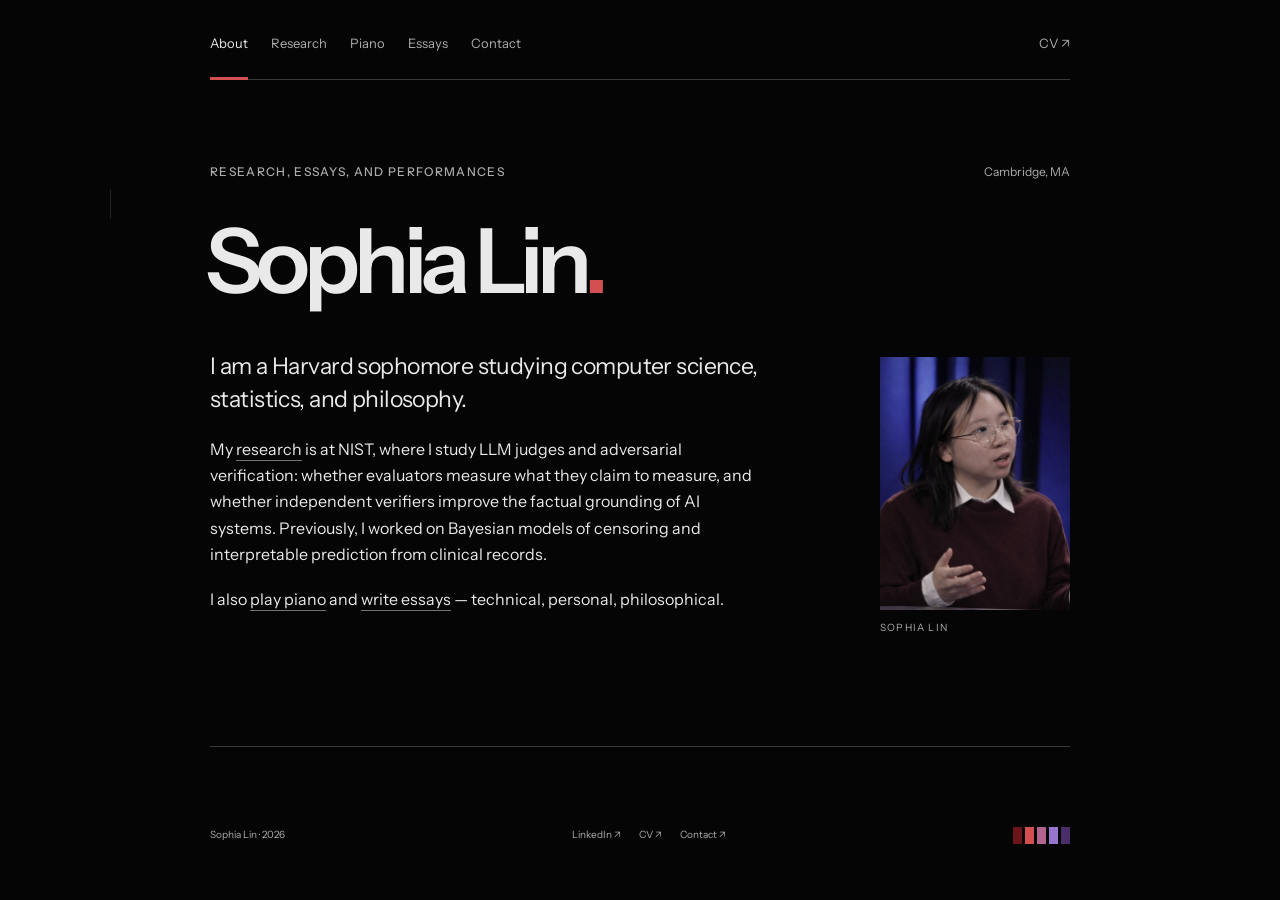
==== commit 333009f2: "Simplified homepage" ====
--- a/index.html
+++ b/index.html
@@ -5,5 +5,5 @@
 <link rel="icon" href="assets/favicon.svg" type="image/svg+xml"><link rel="stylesheet" href="styles.css"><script src="site.js" defer></script>
 </head><body><a class="skip" href="#main">Skip to content</a><div class="reading-progress" aria-hidden="true"></div>
 <header class="masthead"><nav aria-label="Main navigation"><a href="index.html" aria-current="page">About</a><a href="research/">Research</a><a href="piano/">Piano</a><a href="essays/">Essays</a><a href="contact/">Contact</a><a class="nav-cv" href="cv.pdf">CV ↗</a></nav></header>
-<main id="main"><section class="opening"><div class="opening-top"><p class="kicker">Research, essays, and performances</p><span class="meta">Cambridge, MA</span></div><h1>Sophia Lin<span class="title-stop">.</span></h1><div class="biography"><div><p class="intro-line">I am a Harvard sophomore studying computer science and statistics.</p><p>At NIST, I study LLM judges and adversarial verification: whether evaluators measure what they claim to measure, and whether independent verifiers improve the factual grounding of AI systems.</p><p>Previously, I worked on Bayesian models of censoring and interpretable prediction from clinical records. I also play piano and write about comics, imagery, and how ideas travel.</p><div class="inline-links"><a href="research/">Research ↗</a><a href="cv.pdf">Curriculum vitae ↗</a><a href="mailto:sophia_lin@college.harvard.edu">Email ↗</a></div></div><figure class="portrait"><img src="assets/portrait.png" width="1536" height="1024" alt="Sophia Lin speaking during a recorded conversation"><figcaption>Sophia Lin</figcaption></figure></div></section><section class="archive-section"><div class="section-head"><span class="folio">01</span><h2>Research</h2><a href="research/">All research ↗</a></div><p class="section-deck">When does an evaluation deserve to be trusted?</p><article class="project"><div class="project-context"><span>NIST</span><span>2026–present</span></div><div><h3>Characterizing LLM Judges as Measurement Instruments</h3><p>I led the design of a measurement framework testing entailment, claim reasoning and decomposition, error recognition, confidence, and abstention. More than 15 probes compare blind, correct-guidance, and deliberately false-guidance conditions to separate evaluation capability from prompt sensitivity and sycophancy.</p><div class="project-end"><span>Project lead</span></div></div></article><article class="project"><div class="project-context"><span>NIST</span><span>Ongoing</span></div><div><h3>Adversarial Verification for Agentic AI Grounding</h3><p>I am designing controlled experiments to test whether independent verifier agents with competing objectives improve factual grounding. The evaluation tooling tests citation-grounded reasoning, deception, hallucination, contradiction handling, and reliance on retrieved evidence when it conflicts with parametric knowledge.</p><div class="project-end"><span>Project lead</span></div></div></article><article class="publication"><span class="pub-year">2025</span><div><h3><a href="https://arxiv.org/abs/2511.11684">A Bayesian Model for Multi-stage Censoring ↗</a></h3><p>Shuvom Sadhuka, <strong>Sophia Lin</strong>, Bonnie Berger, Emma Pierson</p><span class="meta">ML4H Symposium · Spotlight</span></div></article><article class="publication"><span class="pub-year">2024</span><div><h3><a href="https://doi.org/10.1109/BigData62323.2024.10826101">FRISTS: High-Performing Interpretable Medical Prediction ↗</a></h3><p><strong>Sophia Lin</strong>, X. Dong, F. Wang</p><span class="meta">IEEE BigData · Oral presentation</span></div></article><article class="publication"><span class="pub-year">2022</span><div><h3><a href="https://ieeexplore.ieee.org/document/9941764">Hybrid AI Framework for Remote Patient Heart Failure Risk Prediction ↗</a></h3><p>W. Xu, J. Zhao, K. Parvataneni, V. Zhang, <strong>Sophia Lin</strong>, H. Wang</p><span class="meta">PHM-Yantai · Best paper</span></div></article></section><section class="archive-section"><div class="section-head"><span class="folio">02</span><h2>Essays</h2><a href="essays/">All writing ↗</a></div><article class="essay-feature"><div class="essay-date">29 April<br>2026</div><div><p class="kicker">Essay 001</p><h3><a href="essays/fenris/">Flop Incest Nazis<span class="arrow">↗</span></a></h3><p class="essay-subtitle">Why the visual representation of neo-Nazism in X-Men’s Fenris succeeds</p><p>How an image can make an ideology legible without making it appealing—and why the distinction matters when images circulate without their original context.</p><a class="text-link" href="essays/fenris/">Read the essay <span>→</span></a></div></article></section><section class="archive-section"><div class="section-head"><span class="folio">03</span><h2>Piano</h2><a href="piano/">Selected performances ↗</a></div><div class="piano-home"><span class="large-number" aria-hidden="true">20</span><div><p class="kicker">W. A. Mozart</p><h3><a href="piano/">Piano Concerto No. 20 in D minor ↗</a></h3><p>With the Capital City Symphony.<br><span class="meta">23 March 2025 · Washington, DC</span></p><a class="text-link" href="piano/">Listen <span>→</span></a></div></div></section></main>
+<main id="main"><section class="opening"><div class="opening-top"><p class="kicker">Research, essays, and performances</p><span class="meta">Cambridge, MA</span></div><h1>Sophia Lin<span class="title-stop">.</span></h1><div class="biography"><div><p class="intro-line">I am a Harvard sophomore studying computer science, statistics, and philosophy.</p><p>My <a href="research/">research</a> is at NIST, where I study LLM judges and adversarial verification: whether evaluators measure what they claim to measure, and whether independent verifiers improve the factual grounding of AI systems. Previously, I worked on Bayesian models of censoring and interpretable prediction from clinical records.</p><p>I also <a href="piano/">play piano</a> and <a href="essays/">write essays</a> — technical, personal, philosophical.</p></div><figure class="portrait"><img src="assets/portrait.png" width="1536" height="1024" alt="Sophia Lin speaking during a recorded conversation"><figcaption>Sophia Lin</figcaption></figure></div></section></main>
 <footer><div class="footer-bottom"><span>Sophia Lin · 2026</span><div><a href="https://www.linkedin.com/in/szlin-harvard">LinkedIn ↗</a><a href="cv.pdf">CV ↗</a><a href="contact/">Contact ↗</a></div><span class="pigments" aria-hidden="true"><i></i><i></i><i></i><i></i><i></i></span></div></footer></body></html>
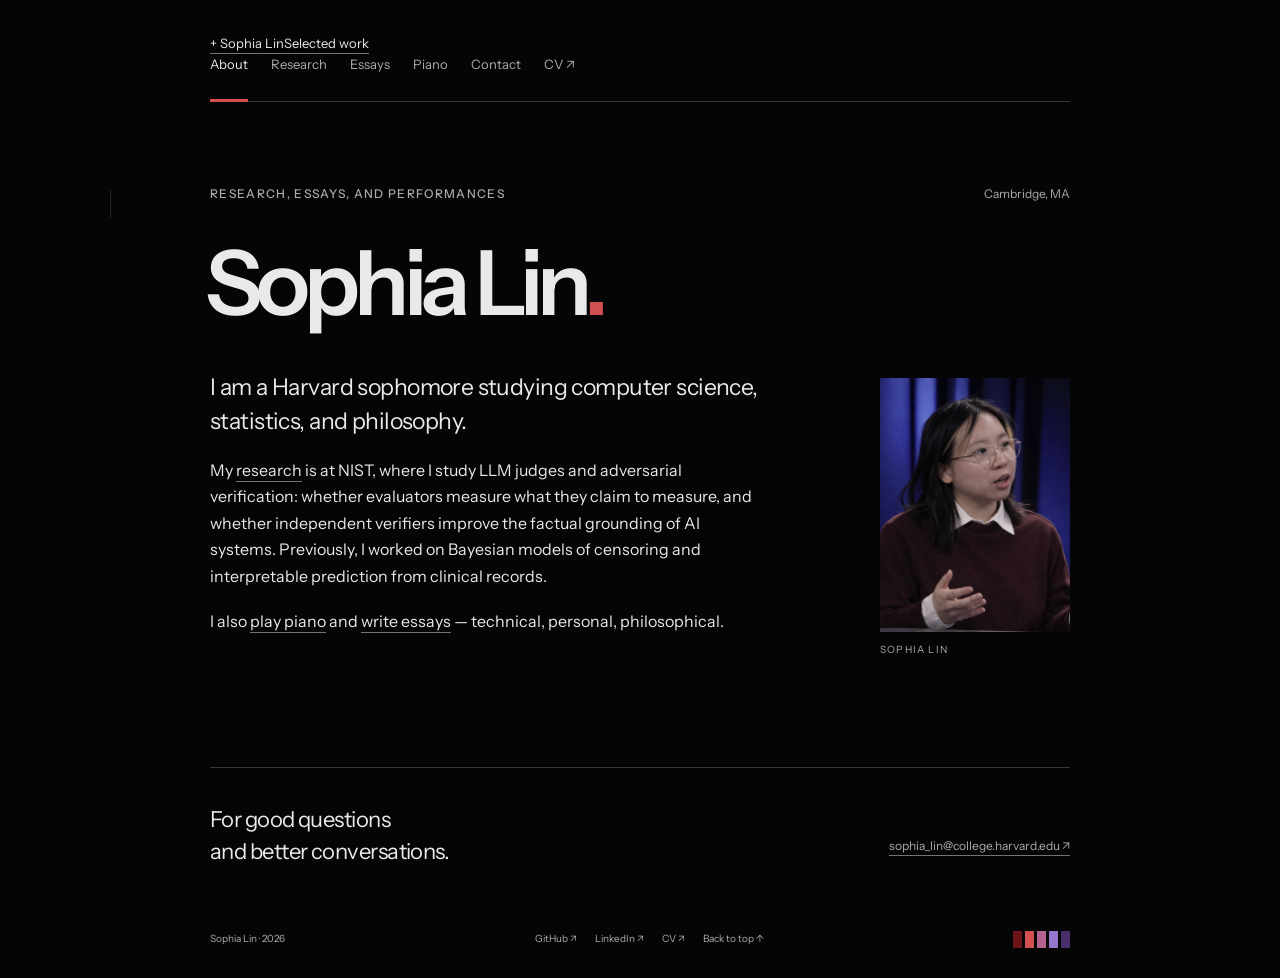
==== commit ffef8a2a: "Fixing updates." ====
--- a/index.html
+++ b/index.html
@@ -3,7 +3,7 @@
 <title>Research, essays &amp; performances — Sophia Lin</title><meta name="description" content="Research, essays, and performances by Sophia Lin."><meta name="theme-color" content="#050505">
 <link rel="canonical" href="https://sophia-z-lin.github.io/personal-website/"><meta property="og:title" content="Research, essays &amp; performances — Sophia Lin"><meta property="og:description" content="Research, essays, and performances by Sophia Lin."><meta property="og:type" content="website"><meta property="og:image" content="https://sophia-z-lin.github.io/personal-website/assets/portrait.png">
 <link rel="icon" href="assets/favicon.svg" type="image/svg+xml"><link rel="stylesheet" href="styles.css"><script src="site.js" defer></script>
-</head><body><a class="skip" href="#main">Skip to content</a><div class="reading-progress" aria-hidden="true"></div>
-<header class="masthead"><nav aria-label="Main navigation"><a href="index.html" aria-current="page">About</a><a href="research/">Research</a><a href="piano/">Piano</a><a href="essays/">Essays</a><a href="contact/">Contact</a><a class="nav-cv" href="cv.pdf">CV ↗</a></nav></header>
+</head><body class="tone-blue"><a class="skip" href="#main">Skip to content</a><div class="reading-progress" aria-hidden="true"></div>
+<header class="masthead"><a class="identity" href="index.html" aria-label="Sophia Lin, home"><span class="registration" aria-hidden="true">+</span> Sophia Lin<span class="identity-note">Selected work</span></a><nav aria-label="Main navigation"><a href="index.html" aria-current="page">About</a><a href="research/">Research</a><a href="essays/">Essays</a><a href="piano/">Piano</a><a href="contact/">Contact</a><a href="cv.pdf">CV ↗</a></nav></header>
 <main id="main"><section class="opening"><div class="opening-top"><p class="kicker">Research, essays, and performances</p><span class="meta">Cambridge, MA</span></div><h1>Sophia Lin<span class="title-stop">.</span></h1><div class="biography"><div><p class="intro-line">I am a Harvard sophomore studying computer science, statistics, and philosophy.</p><p>My <a href="research/">research</a> is at NIST, where I study LLM judges and adversarial verification: whether evaluators measure what they claim to measure, and whether independent verifiers improve the factual grounding of AI systems. Previously, I worked on Bayesian models of censoring and interpretable prediction from clinical records.</p><p>I also <a href="piano/">play piano</a> and <a href="essays/">write essays</a> — technical, personal, philosophical.</p></div><figure class="portrait"><img src="assets/portrait.png" width="1536" height="1024" alt="Sophia Lin speaking during a recorded conversation"><figcaption>Sophia Lin</figcaption></figure></div></section></main>
-<footer><div class="footer-bottom"><span>Sophia Lin · 2026</span><div><a href="https://www.linkedin.com/in/szlin-harvard">LinkedIn ↗</a><a href="cv.pdf">CV ↗</a><a href="contact/">Contact ↗</a></div><span class="pigments" aria-hidden="true"><i></i><i></i><i></i><i></i><i></i></span></div></footer></body></html>+<footer><div class="footer-top"><p>For good questions<br>and better conversations.</p><a class="email" href="mailto:sophia_lin@college.harvard.edu">sophia_lin@college.harvard.edu ↗</a></div><div class="footer-bottom"><span>Sophia Lin · 2026</span><div><a href="https://github.com/sophia-z-lin">GitHub ↗</a><a href="https://www.linkedin.com/in/szlin-harvard">LinkedIn ↗</a><a href="cv.pdf">CV ↗</a><a href="#main">Back to top ↑</a></div><span class="pigments" aria-hidden="true"><i></i><i></i><i></i><i></i><i></i></span></div></footer></body></html>
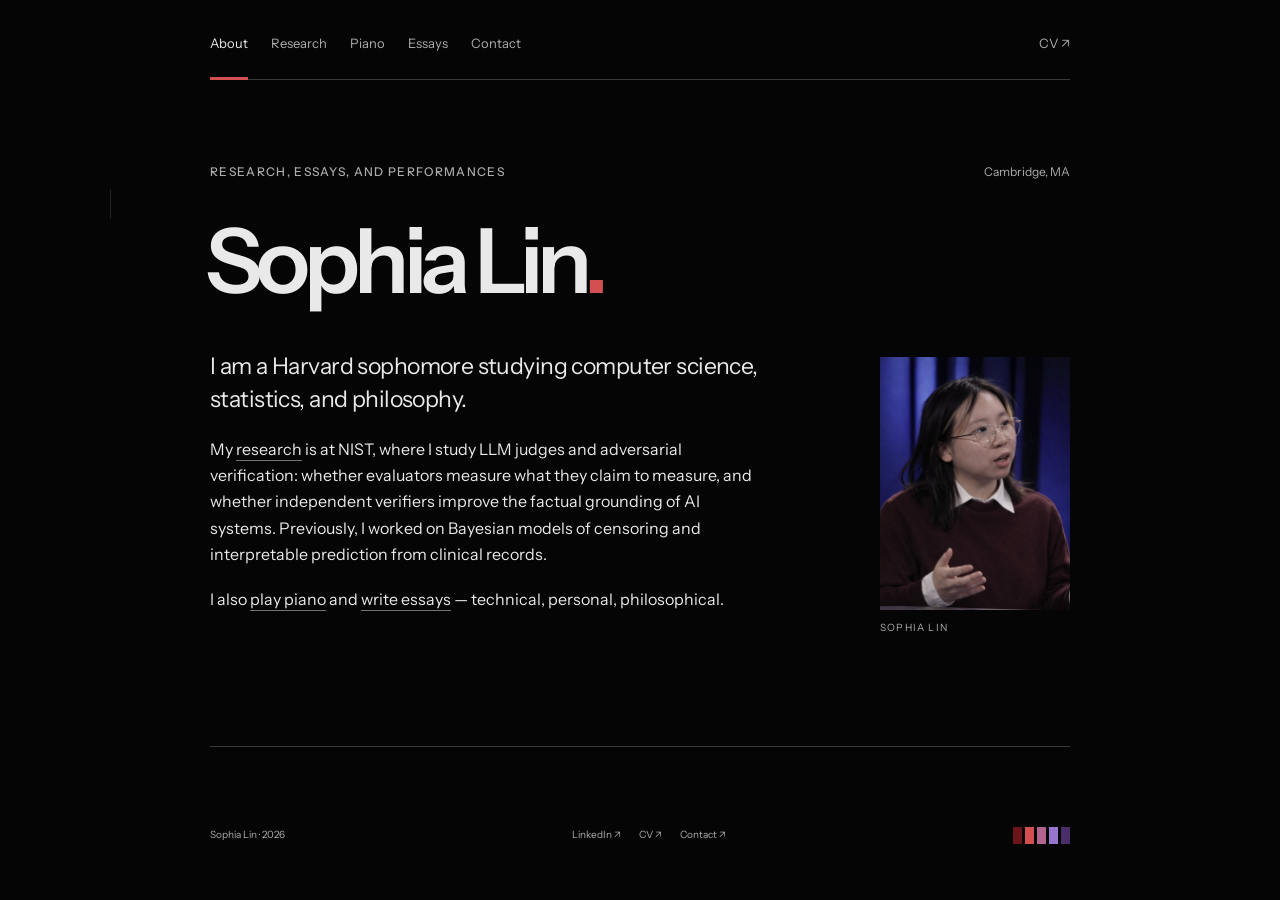
==== commit ab979f67: "Port header, footer, and homepage changes to build sources" ====
--- a/index.html
+++ b/index.html
@@ -3,7 +3,7 @@
 <title>Research, essays &amp; performances — Sophia Lin</title><meta name="description" content="Research, essays, and performances by Sophia Lin."><meta name="theme-color" content="#050505">
 <link rel="canonical" href="https://sophia-z-lin.github.io/personal-website/"><meta property="og:title" content="Research, essays &amp; performances — Sophia Lin"><meta property="og:description" content="Research, essays, and performances by Sophia Lin."><meta property="og:type" content="website"><meta property="og:image" content="https://sophia-z-lin.github.io/personal-website/assets/portrait.png">
 <link rel="icon" href="assets/favicon.svg" type="image/svg+xml"><link rel="stylesheet" href="styles.css"><script src="site.js" defer></script>
-</head><body class="tone-blue"><a class="skip" href="#main">Skip to content</a><div class="reading-progress" aria-hidden="true"></div>
-<header class="masthead"><a class="identity" href="index.html" aria-label="Sophia Lin, home"><span class="registration" aria-hidden="true">+</span> Sophia Lin<span class="identity-note">Selected work</span></a><nav aria-label="Main navigation"><a href="index.html" aria-current="page">About</a><a href="research/">Research</a><a href="essays/">Essays</a><a href="piano/">Piano</a><a href="contact/">Contact</a><a href="cv.pdf">CV ↗</a></nav></header>
+</head><body><a class="skip" href="#main">Skip to content</a><div class="reading-progress" aria-hidden="true"></div>
+<header class="masthead"><nav aria-label="Main navigation"><a href="index.html" aria-current="page">About</a><a href="research/">Research</a><a href="piano/">Piano</a><a href="essays/">Essays</a><a href="contact/">Contact</a><a class="nav-cv" href="cv.pdf">CV ↗</a></nav></header>
 <main id="main"><section class="opening"><div class="opening-top"><p class="kicker">Research, essays, and performances</p><span class="meta">Cambridge, MA</span></div><h1>Sophia Lin<span class="title-stop">.</span></h1><div class="biography"><div><p class="intro-line">I am a Harvard sophomore studying computer science, statistics, and philosophy.</p><p>My <a href="research/">research</a> is at NIST, where I study LLM judges and adversarial verification: whether evaluators measure what they claim to measure, and whether independent verifiers improve the factual grounding of AI systems. Previously, I worked on Bayesian models of censoring and interpretable prediction from clinical records.</p><p>I also <a href="piano/">play piano</a> and <a href="essays/">write essays</a> — technical, personal, philosophical.</p></div><figure class="portrait"><img src="assets/portrait.png" width="1536" height="1024" alt="Sophia Lin speaking during a recorded conversation"><figcaption>Sophia Lin</figcaption></figure></div></section></main>
-<footer><div class="footer-top"><p>For good questions<br>and better conversations.</p><a class="email" href="mailto:sophia_lin@college.harvard.edu">sophia_lin@college.harvard.edu ↗</a></div><div class="footer-bottom"><span>Sophia Lin · 2026</span><div><a href="https://github.com/sophia-z-lin">GitHub ↗</a><a href="https://www.linkedin.com/in/szlin-harvard">LinkedIn ↗</a><a href="cv.pdf">CV ↗</a><a href="#main">Back to top ↑</a></div><span class="pigments" aria-hidden="true"><i></i><i></i><i></i><i></i><i></i></span></div></footer></body></html>+<footer><div class="footer-bottom"><span>Sophia Lin · 2026</span><div><a href="https://www.linkedin.com/in/szlin-harvard">LinkedIn ↗</a><a href="cv.pdf">CV ↗</a><a href="contact/">Contact ↗</a></div><span class="pigments" aria-hidden="true"><i></i><i></i><i></i><i></i><i></i></span></div></footer></body></html>
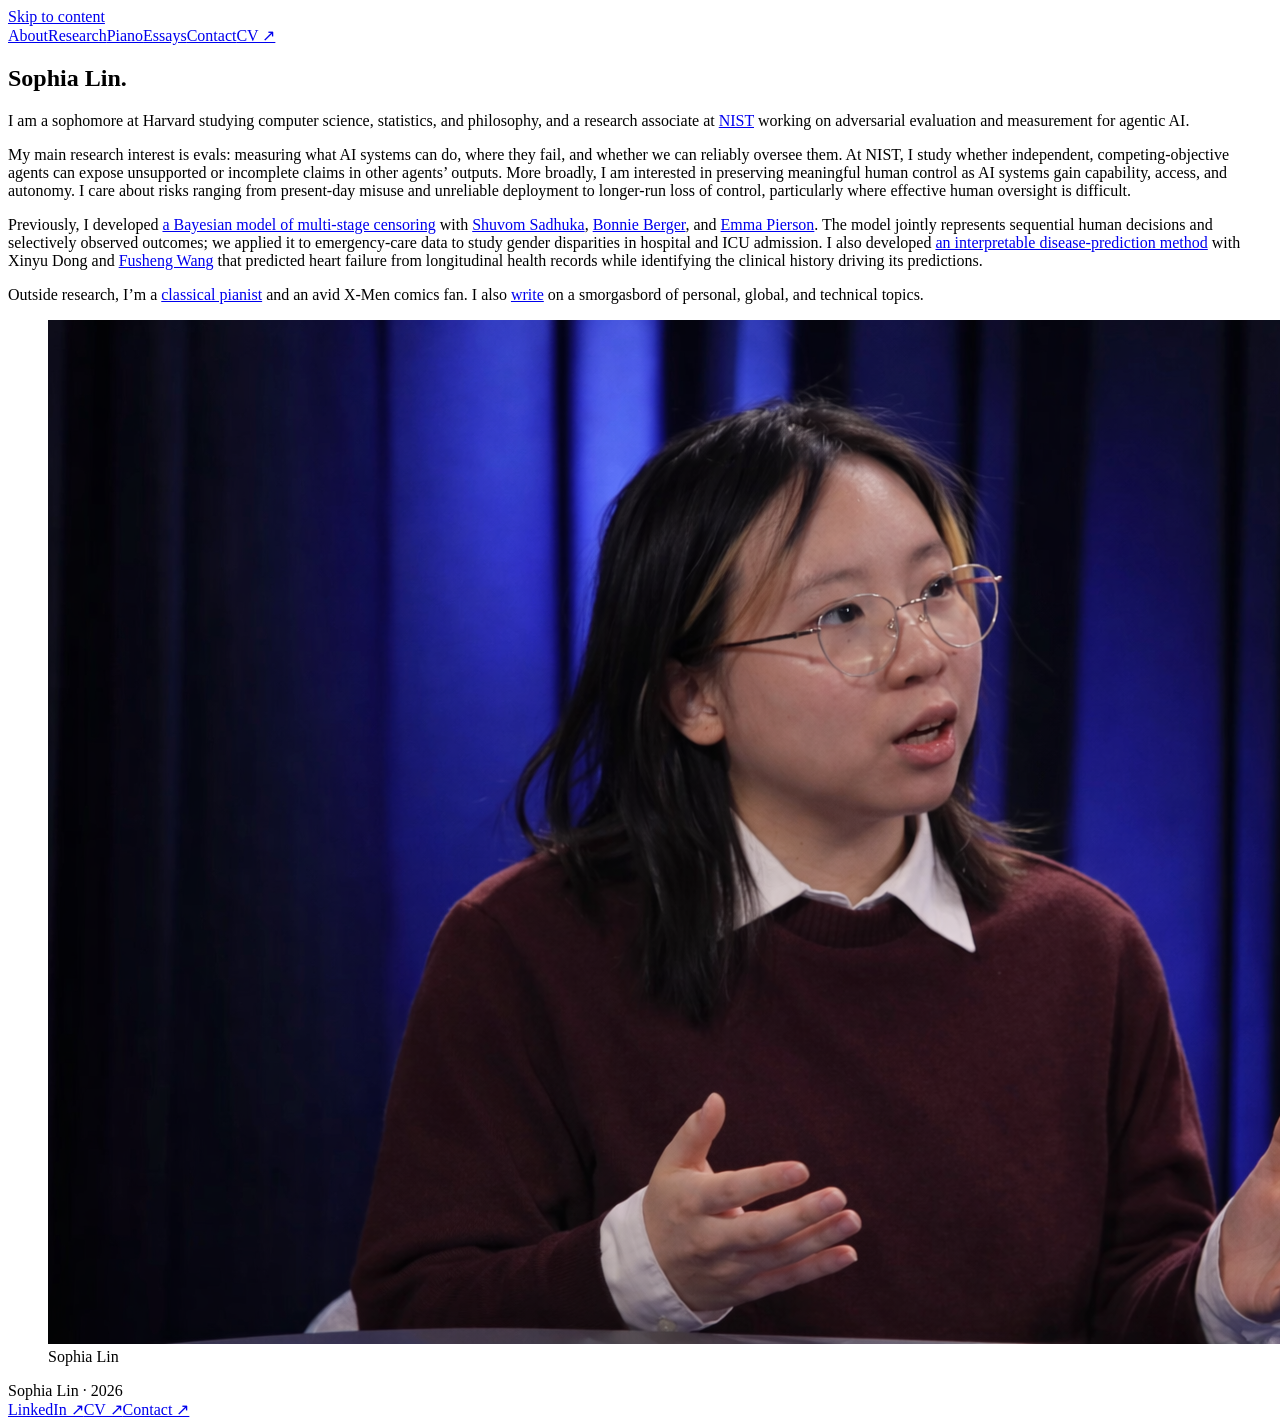
==== commit cda61d3e: "Changed intro page" ====
--- a/index.html
+++ b/index.html
@@ -1,9 +1,73 @@
 <!doctype html>
-<html lang="en"><head><meta charset="utf-8"><meta name="viewport" content="width=device-width, initial-scale=1">
-<title>Research, essays &amp; performances — Sophia Lin</title><meta name="description" content="Research, essays, and performances by Sophia Lin."><meta name="theme-color" content="#050505">
-<link rel="canonical" href="https://sophia-z-lin.github.io/personal-website/"><meta property="og:title" content="Research, essays &amp; performances — Sophia Lin"><meta property="og:description" content="Research, essays, and performances by Sophia Lin."><meta property="og:type" content="website"><meta property="og:image" content="https://sophia-z-lin.github.io/personal-website/assets/portrait.png">
-<link rel="icon" href="assets/favicon.svg" type="image/svg+xml"><link rel="stylesheet" href="styles.css"><script src="site.js" defer></script>
-</head><body><a class="skip" href="#main">Skip to content</a><div class="reading-progress" aria-hidden="true"></div>
-<header class="masthead"><nav aria-label="Main navigation"><a href="index.html" aria-current="page">About</a><a href="research/">Research</a><a href="piano/">Piano</a><a href="essays/">Essays</a><a href="contact/">Contact</a><a class="nav-cv" href="cv.pdf">CV ↗</a></nav></header>
-<main id="main"><section class="opening"><div class="opening-top"><p class="kicker">Research, essays, and performances</p><span class="meta">Cambridge, MA</span></div><h1>Sophia Lin<span class="title-stop">.</span></h1><div class="biography"><div><p class="intro-line">I am a Harvard sophomore studying computer science, statistics, and philosophy.</p><p>My <a href="research/">research</a> is at NIST, where I study LLM judges and adversarial verification: whether evaluators measure what they claim to measure, and whether independent verifiers improve the factual grounding of AI systems. Previously, I worked on Bayesian models of censoring and interpretable prediction from clinical records.</p><p>I also <a href="piano/">play piano</a> and <a href="essays/">write essays</a> — technical, personal, philosophical.</p></div><figure class="portrait"><img src="assets/portrait.png" width="1536" height="1024" alt="Sophia Lin speaking during a recorded conversation"><figcaption>Sophia Lin</figcaption></figure></div></section></main>
-<footer><div class="footer-bottom"><span>Sophia Lin · 2026</span><div><a href="https://www.linkedin.com/in/szlin-harvard">LinkedIn ↗</a><a href="cv.pdf">CV ↗</a><a href="contact/">Contact ↗</a></div><span class="pigments" aria-hidden="true"><i></i><i></i><i></i><i></i><i></i></span></div></footer></body></html>+<html lang="en">
+
+<body><a class="skip" href="#main">Skip to content</a>
+    <div class="reading-progress" aria-hidden="true"></div>
+    <header class="masthead">
+        <nav aria-label="Main navigation"><a href="index.html" aria-current="page">About</a><a
+                href="research/">Research</a><a href="piano/">Piano</a><a href="essays/">Essays</a><a
+                href="contact/">Contact</a><a class="nav-cv" href="cv.pdf">CV ↗</a></nav>
+    </header>
+    <main id="main">
+    <section class="opening">
+        <h1>Sophia Lin<span class="title-stop">.</span></h1>
+
+        <div class="biography">
+            <div>
+                <p class="intro-line">
+                    I am a sophomore at Harvard studying computer science, statistics, and philosophy, and a research
+                    associate at <a href="https://www.nist.gov/">NIST</a> working on adversarial evaluation and
+                    measurement for agentic AI.
+                </p>
+
+                <p>
+                    My main research interest is evals: measuring what AI systems can do, where they fail, and whether
+                    we can reliably oversee them. At NIST, I study whether independent, competing-objective agents can
+                    expose unsupported or incomplete claims in other agents’ outputs. More broadly, I am interested in
+                    preserving meaningful human control as AI systems gain capability, access, and autonomy. I care
+                    about risks ranging from present-day misuse and unreliable deployment to longer-run loss of
+                    control, particularly where effective human oversight is difficult.
+                </p>
+
+                <p>
+                    Previously, I developed
+                    <a href="https://arxiv.org/abs/2511.11684">a Bayesian model of multi-stage censoring</a> with
+                    <a href="https://shuvom-s.github.io/">Shuvom Sadhuka</a>,
+                    <a href="https://www.csail.mit.edu/person/bonnie-berger">Bonnie Berger</a>, and
+                    <a href="https://www.cs.cornell.edu/~emmapierson/">Emma Pierson</a>. The model jointly represents
+                    sequential human decisions and selectively observed outcomes; we applied it to emergency-care data
+                    to study gender disparities in hospital and ICU admission. I also developed
+                    <a href="https://doi.org/10.1109/BigData62323.2024.10826101">an interpretable disease-prediction method</a>
+                    with Xinyu Dong and <a href="https://www3.cs.stonybrook.edu/~fuswang/">Fusheng Wang</a> that
+                    predicted heart failure from longitudinal health records while identifying the clinical history
+                    driving its predictions.
+                </p>
+
+                <p>
+                    Outside research, I’m a <a href="piano/">classical pianist</a> and an avid X-Men comics fan. I also
+                    <a href="essays/">write</a> on a smorgasbord of personal, global, and technical topics.
+                </p>
+            </div>
+
+            <figure class="portrait">
+                <img
+                    src="assets/portrait.png"
+                    width="1536"
+                    height="1024"
+                    alt="Sophia Lin speaking on a Harvard AI-ED roundtable."
+                >
+                <figcaption>Sophia Lin</figcaption>
+            </figure>
+        </div>
+    </section>
+</main>
+    <footer>
+        <div class="footer-bottom"><span>Sophia Lin · 2026</span>
+            <div><a href="https://www.linkedin.com/in/szlin-harvard">LinkedIn ↗</a><a href="cv.pdf">CV ↗</a><a
+                    href="contact/">Contact ↗</a></div><span class="pigments"
+                aria-hidden="true"><i></i><i></i><i></i><i></i><i></i></span>
+        </div>
+    </footer>
+</body>
+
+</html>
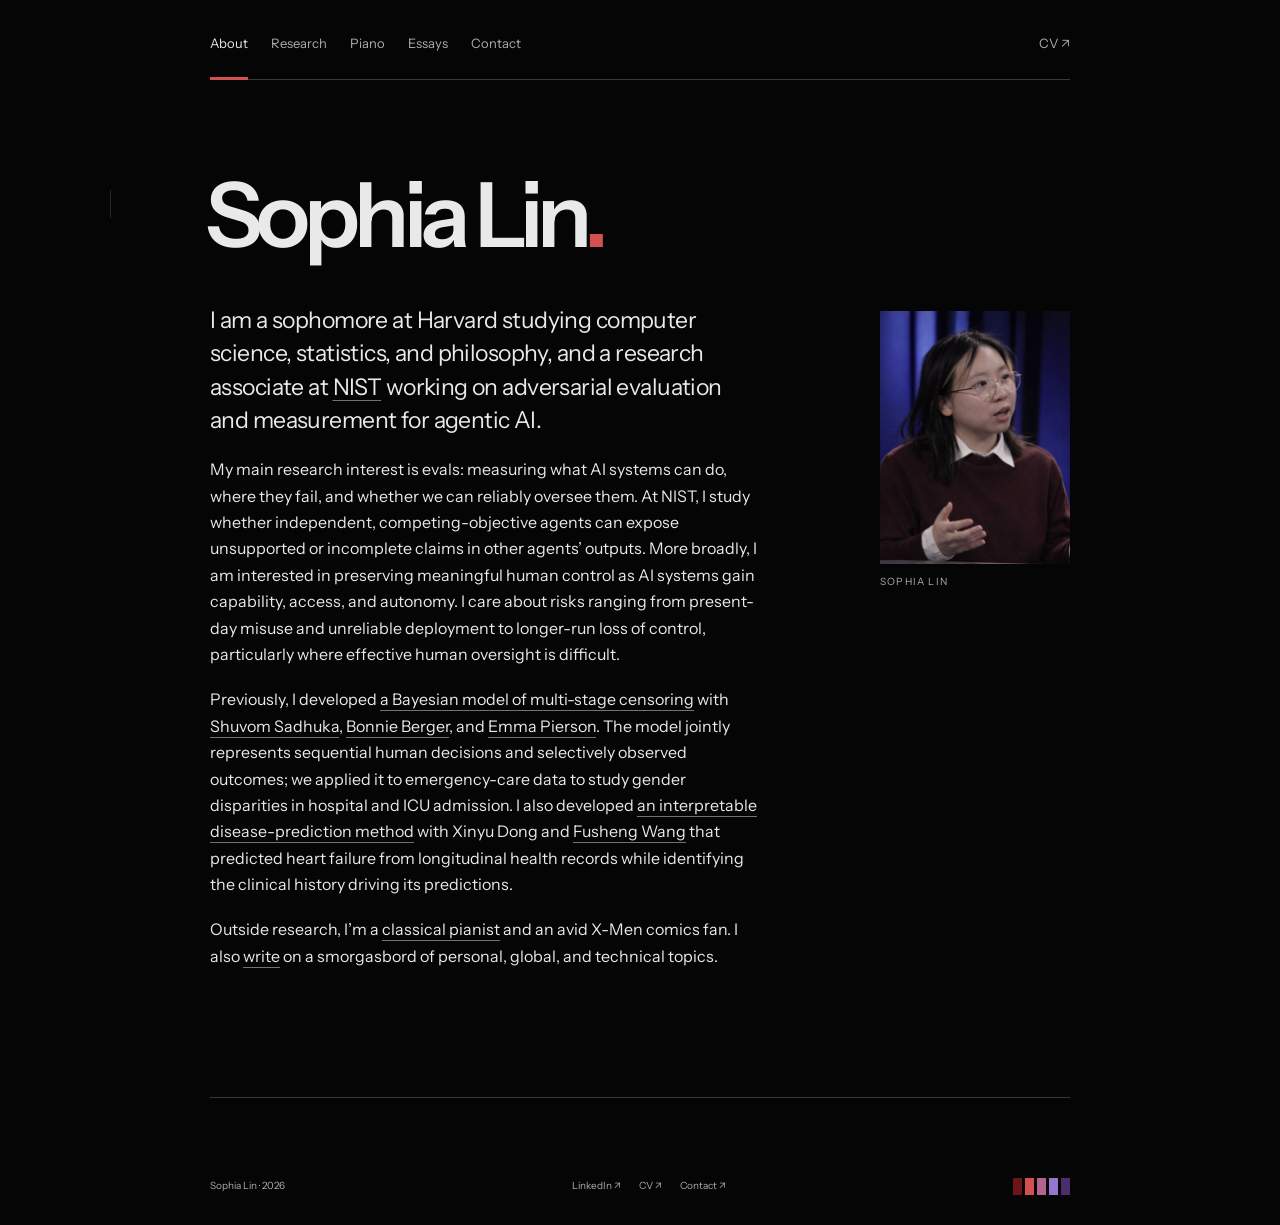
==== commit 84365b4b: "Fixing index.html" ====
--- a/index.html
+++ b/index.html
@@ -1,7 +1,9 @@
 <!doctype html>
-<html lang="en">
-
-<body><a class="skip" href="#main">Skip to content</a>
+<html lang="en"><head><meta charset="utf-8"><meta name="viewport" content="width=device-width, initial-scale=1">
+<title>Research, essays &amp; performances — Sophia Lin</title><meta name="description" content="Research, essays, and performances by Sophia Lin."><meta name="theme-color" content="#050505">
+<link rel="canonical" href="https://sophia-z-lin.github.io/personal-website/"><meta property="og:title" content="Research, essays &amp; performances — Sophia Lin"><meta property="og:description" content="Research, essays, and performances by Sophia Lin."><meta property="og:type" content="website"><meta property="og:image" content="https://sophia-z-lin.github.io/personal-website/assets/portrait.png">
+<link rel="icon" href="assets/favicon.svg" type="image/svg+xml"><link rel="stylesheet" href="styles.css"><script src="site.js" defer></script>
+</head><body><a class="skip" href="#main">Skip to content</a>
     <div class="reading-progress" aria-hidden="true"></div>
     <header class="masthead">
         <nav aria-label="Main navigation"><a href="index.html" aria-current="page">About</a><a
--- a/styles.css
+++ b/styles.css
@@ -0,0 +1,10 @@
+@font-face{font-family:Instrument Sans;src:url('assets/fonts/InstrumentSans.ttf') format('truetype');font-weight:400 700;font-stretch:75% 100%;font-display:swap}
+@font-face{font-family:Instrument Sans;src:url('assets/fonts/InstrumentSans-Italic.ttf') format('truetype');font-style:italic;font-weight:400 700;font-display:swap}
+:root{color-scheme:dark;--bg:#050505;--text:#e9e9e9;--muted:#acacac;--rule:#383838;--accent:#D35050;--ink:#6B151B;--width:860px}
+*{box-sizing:border-box}html{scroll-behavior:smooth;scroll-padding-top:24px}body{margin:0;background:var(--bg);color:var(--text);font-family:'Instrument Sans',Arial,sans-serif;font-size:16px;line-height:1.65;-webkit-font-smoothing:antialiased}body.tone-purple{--accent:#9575CD;--ink:#4A2D6B}::selection{background:var(--ink);color:#fff}a{color:inherit;text-underline-offset:5px;text-decoration-thickness:1px;text-decoration-color:#737373;transition:color .15s,text-decoration-color .15s}a:hover{color:var(--accent);text-decoration-color:var(--accent)}a:focus-visible,summary:focus-visible,button:focus-visible{outline:2px solid var(--accent);outline-offset:6px}button{font:inherit}p{margin:0 0 19px}h1,h2,h3{font-weight:600;line-height:1.16;margin:0;letter-spacing:-.035em}h1{font-size:76px}h2{font-size:27px}h3{font-size:22px}img{max-width:100%;height:auto}main,footer{max-width:var(--width);margin:auto}.masthead{max-width:var(--width);margin:auto;padding:33px 0 25px;border-bottom:1px solid var(--rule);font-size:13px}.masthead nav{display:flex;gap:23px}.nav-cv{margin-left:auto}.masthead nav a{text-decoration:none;color:var(--muted)}.masthead nav a[aria-current],.masthead nav a:hover{color:var(--text)}.masthead nav a[aria-current]{position:relative}.masthead nav a[aria-current]:after{content:'';height:3px;background:var(--accent);position:absolute;bottom:-26px;left:0;right:0}.skip{position:fixed;top:-80px;left:20px;background:var(--bg);z-index:9;padding:10px}.skip:focus{top:8px}.reading-progress{height:2px;position:fixed;top:0;left:0;background:var(--accent);width:0;z-index:10}.kicker,.meta,.folio,.project-context,.project-end,.pub-year,.essay-date,.performance-number,.video-links{font-size:12px;color:var(--muted);line-height:1.5}.kicker{text-transform:uppercase;letter-spacing:.11em;font-weight:500}.opening{padding:83px 0 69px}.opening-top{display:flex;justify-content:space-between;gap:20px;margin-bottom:28px}.opening-top p{margin:0}.opening h1{font-size:90px;letter-spacing:-.065em;margin-left:-5px;margin-bottom:36px}.title-stop{color:var(--accent)}.biography{display:grid;grid-template-columns:minmax(0,1fr) 190px;gap:48px;align-items:start}.intro-line{font-size:23px;line-height:1.45;letter-spacing:-.025em;max-width:550px}.biography>div>p:not(.intro-line){max-width:550px}.portrait{margin:7px 0 0}.portrait img{display:block;aspect-ratio:3/4;width:100%;object-fit:cover;object-position:50% 50%;filter:saturate(.65);height:auto}.portrait figcaption{font-size:10px;letter-spacing:.12em;text-transform:uppercase;color:var(--muted);margin-top:10px}.inline-links{display:flex;gap:25px;font-size:12px;margin-top:25px}.inline-links a{color:var(--accent)}.archive-section{padding:0 0 64px}.section-head{display:flex;align-items:baseline;border-top:1px solid var(--rule);padding-top:20px;gap:22px;margin-bottom:29px}.section-head .folio{color:var(--accent);font-variant-numeric:tabular-nums}.section-head>a,.section-head>.meta{margin-left:auto;font-size:12px}.section-head a{text-decoration:none;color:var(--muted)}.section-deck{font-size:19px;margin:0 0 30px;letter-spacing:-.02em}.project{display:grid;grid-template-columns:155px minmax(0,1fr);gap:27px;padding:25px 0;border-bottom:1px solid #232323}.project-context span{display:block}.project-context span:first-child{color:var(--text);margin-bottom:5px}.project h3{font-size:20px;line-height:1.28;letter-spacing:-.022em;margin:0 0 12px}.project p{font-size:15px;line-height:1.7;margin-bottom:13px}.project-end{display:flex;justify-content:space-between;color:var(--muted)}.project-end a{color:var(--accent)}.publication{display:grid;grid-template-columns:155px minmax(0,1fr);gap:27px;margin-top:28px}.pub-year{font-variant-numeric:tabular-nums;color:var(--accent)}.publication h3{font-size:16px;font-weight:500;line-height:1.45;letter-spacing:-.012em}.publication h3 a{text-decoration:none}.publication p{font-size:12px;color:var(--muted);margin:7px 0 2px}.publication strong{font-weight:500;color:var(--text)}.essay-feature{display:grid;grid-template-columns:155px minmax(0,1fr);gap:27px;padding:15px 0 24px}.essay-feature .kicker{color:#9575CD;margin:0 0 14px}.essay-feature h3{font-size:37px;letter-spacing:-.04em}.essay-feature h3 a{text-decoration:none;display:flex;justify-content:space-between;gap:16px}.arrow{color:#9575CD;font-size:28px;transition:transform .2s}.essay-feature h3 a:hover .arrow{transform:translate(3px,-3px)}.essay-subtitle{font-size:18px;line-height:1.45;margin:13px 0 20px}.essay-feature p:not(.kicker):not(.essay-subtitle){font-size:15px;color:var(--muted)}.text-link{display:inline-flex;align-items:center;gap:25px;font-size:13px;text-decoration:none;border-bottom:1px solid var(--accent);padding-bottom:5px}.piano-home{display:grid;grid-template-columns:155px minmax(0,1fr);gap:27px;padding:12px 0}.large-number{color:var(--accent);font-size:96px;letter-spacing:-.08em;line-height:1;font-weight:500;font-variant-numeric:lining-nums}.piano-home h3{font-size:25px;line-height:1.3}.piano-home h3 a{text-decoration:none}.piano-home .kicker{margin-bottom:10px}.piano-home p:not(.kicker){margin-top:15px}.page-opening{padding:75px 0 35px}.page-opening h1{margin:20px 0 23px;letter-spacing:-.06em}.page-deck{max-width:620px;font-size:23px;line-height:1.45;letter-spacing:-.025em}.section-introduction{max-width:675px;margin:0 0 60px}.section-introduction p{font-size:17px}.performance{display:grid;grid-template-columns:110px minmax(0,1fr);gap:28px;border-top:1px solid var(--rule);padding:29px 0 55px}.performance-number{color:var(--accent);font-size:17px;font-variant-numeric:tabular-nums}.performance-number span{display:block;color:var(--muted);margin-top:5px;font-size:12px}.performance h2{font-size:29px;margin:0 0 13px;line-height:1.3}.performance .kicker{margin-bottom:12px}.video{aspect-ratio:16/9;background:#131313;position:relative;margin-top:25px;overflow:hidden;border-bottom:2px solid var(--ink)}.video-cover{position:absolute;inset:0;display:block}.video img{width:100%;height:100%;object-fit:cover;filter:grayscale(1) brightness(.58);transition:filter .25s}.video-cover:hover img{filter:grayscale(.5) brightness(.72)}.play{position:absolute;left:calc(50% - 25px);top:calc(50% - 25px);width:50px;height:50px;border:1px solid #e9e9e9;display:grid;place-content:center;font-size:17px;color:#fff;background:#05050580}.video-caption{position:absolute;bottom:19px;left:22px;right:22px;font-size:12px;display:flex;justify-content:space-between;color:white}.video iframe{width:100%;height:100%;border:0;position:absolute;inset:0}.video-links{display:flex;justify-content:space-between;margin-top:12px}.video-links a{text-decoration:none}.archive-link{border-top:1px solid var(--rule);padding:25px 0}.longform{max-width:700px;margin:auto}.essay-opening{padding:70px 0 30px;border-bottom:1px solid var(--rule)}.essay-opening>.meta{margin-top:28px}.essay-opening h1{font-size:68px;line-height:1.05;max-width:600px;margin:24px 0}.essay-deck{font-size:26px;line-height:1.4;letter-spacing:-.025em;margin-bottom:12px}.contents{margin:25px 0 40px;border-bottom:1px solid var(--rule);padding:0 0 20px}.contents summary{font-size:13px;cursor:pointer;color:var(--accent)}.contents nav{display:flex;flex-direction:column;gap:10px;padding:20px 0 0;font-size:14px}.essay-text{font-size:17px;line-height:1.85}.essay-text p{margin-bottom:24px}.essay-text h2{font-size:28px;margin:52px 0 22px;line-height:1.3}.essay-text h3{font-size:17px;line-height:1.6;margin:28px 0 16px}.essay-text a{overflow-wrap:anywhere;color:var(--accent)}.appendices{border-top:1px solid var(--rule);border-bottom:1px solid var(--rule);margin:50px 0;padding:23px 0}.appendices summary{cursor:pointer;font-size:20px;font-weight:500;line-height:1.4}.appendices summary span{font-size:12px;float:right;color:var(--muted);font-weight:400}.appendices img{max-height:900px;object-fit:contain;display:block;margin:20px auto}.appendices p{font-size:13px;color:var(--muted)}.references p{font-size:13px;line-height:1.7;padding-left:20px;text-indent:-20px;overflow-wrap:anywhere}.contact-body{padding:15px 0 90px}.contact-email{display:block;font-size:clamp(16px,3vw,28px);color:var(--accent);margin:0 0 65px;overflow-wrap:anywhere}.contact-row{display:flex;justify-content:space-between;border-top:1px solid var(--rule);padding:19px 0;font-size:14px}.contact-row span{color:var(--muted)}footer{border-top:1px solid var(--rule);margin-top:40px;padding:36px 0 30px}.footer-top{display:flex;align-items:center;justify-content:space-between;gap:20px}.footer-top p{font-size:22px;line-height:1.45;letter-spacing:-.025em}.footer-top .email{font-size:12px;color:var(--muted)}.footer-bottom{display:flex;align-items:center;justify-content:space-between;margin-top:44px;font-size:10px;color:var(--muted);gap:15px}.footer-bottom>div{display:flex;gap:18px}.footer-bottom a{text-decoration:none}.pigments{display:flex;gap:3px}.pigments i{width:9px;height:17px;background:#6b151b}.pigments i:nth-child(2){background:#D35050}.pigments i:nth-child(3){background:#B4638F}.pigments i:nth-child(4){background:#9575CD}.pigments i:nth-child(5){background:#4A2D6B}
+@media(min-width:1250px){body{background-image:linear-gradient(#252525,#252525);background-size:1px 28px;background-position:calc(50% - 530px) 190px;background-repeat:no-repeat}}
+@media(max-width:1120px){main,footer,.masthead{width:calc(100% - 100px);max-width:860px}}
+@media(max-width:760px){.masthead{margin:0 23px;display:block;padding:20px 0}.identity-note{margin-left:auto}.masthead nav{margin-top:24px;gap:0;justify-content:space-between;font-size:12px}.masthead nav a[aria-current]:after{bottom:-21px}main,footer{width:calc(100% - 46px)}.opening{padding:48px 0 50px}.opening h1{font-size:72px}.opening-top>.meta{display:none}.biography{grid-template-columns:minmax(0,1fr) 150px;gap:26px}.intro-line{font-size:21px}.portrait{margin-top:7px}.project,.publication,.essay-feature,.piano-home{grid-template-columns:100px minmax(0,1fr);gap:22px}.section-head{gap:14px}.section-head h2{font-size:25px}.essay-feature h3{font-size:31px}.footer-top{display:block}.footer-bottom{flex-wrap:wrap;gap:18px}.performance{grid-template-columns:55px minmax(0,1fr);gap:20px}.page-opening{padding-top:50px}.page-opening h1{font-size:66px}.essay-opening h1{font-size:58px}}
+@media(max-width:520px){.biography{display:flex;flex-direction:column}.portrait{width:42%;max-width:185px;margin:5px 0 0 auto}.portrait figcaption{text-align:right}.opening h1{font-size:66px}.opening .kicker{font-size:10px}.intro-line{font-size:22px}.inline-links{gap:18px;flex-wrap:wrap}.section-head{flex-wrap:wrap;row-gap:8px}.section-head>a{font-size:11px}.section-head h2{font-size:24px}.project{display:block}.project-context{display:flex;justify-content:space-between;gap:18px;margin-bottom:14px}.project-context span:first-child{max-width:75%}.publication{grid-template-columns:40px minmax(0,1fr);gap:16px}.essay-feature{display:block}.essay-date{margin-bottom:24px}.essay-date br{display:none}.essay-date br:after{content:' '}.essay-feature h3{font-size:36px}.piano-home{grid-template-columns:65px minmax(0,1fr);gap:18px}.large-number{font-size:67px}.piano-home h3{font-size:23px}.performance{display:block}.performance-number{display:flex;justify-content:space-between;margin-bottom:20px}.performance-number span{margin:0}.performance h2{font-size:26px}.video-links{font-size:10px}.page-opening h1{font-size:60px}.page-deck{font-size:22px}.essay-opening h1{font-size:54px}.essay-deck{font-size:23px}.essay-text{font-size:16px}.essay-text h2{font-size:25px}.footer-bottom>div{gap:16px;flex-wrap:wrap}.footer-top .email{font-size:11px}.appendices summary{font-size:17px}.appendices summary span{float:none;display:block;margin-top:10px}.contact-body{padding-bottom:40px}}
+@media(prefers-reduced-motion:reduce){html{scroll-behavior:auto}*,*:before,*:after{transition:none!important;animation:none!important}}
+@media print{body{background:white;color:black;font-size:11pt}.masthead,footer,.reading-progress,.contents,.skip{display:none}main{width:100%;max-width:none}.longform{max-width:none}.essay-opening{padding-top:0}.essay-opening h1{font-size:36pt}.essay-text{font-size:11pt}.references p{color:black}.appendices{display:block}a{color:black}.portrait{max-width:120px}.archive-section{break-inside:avoid}}
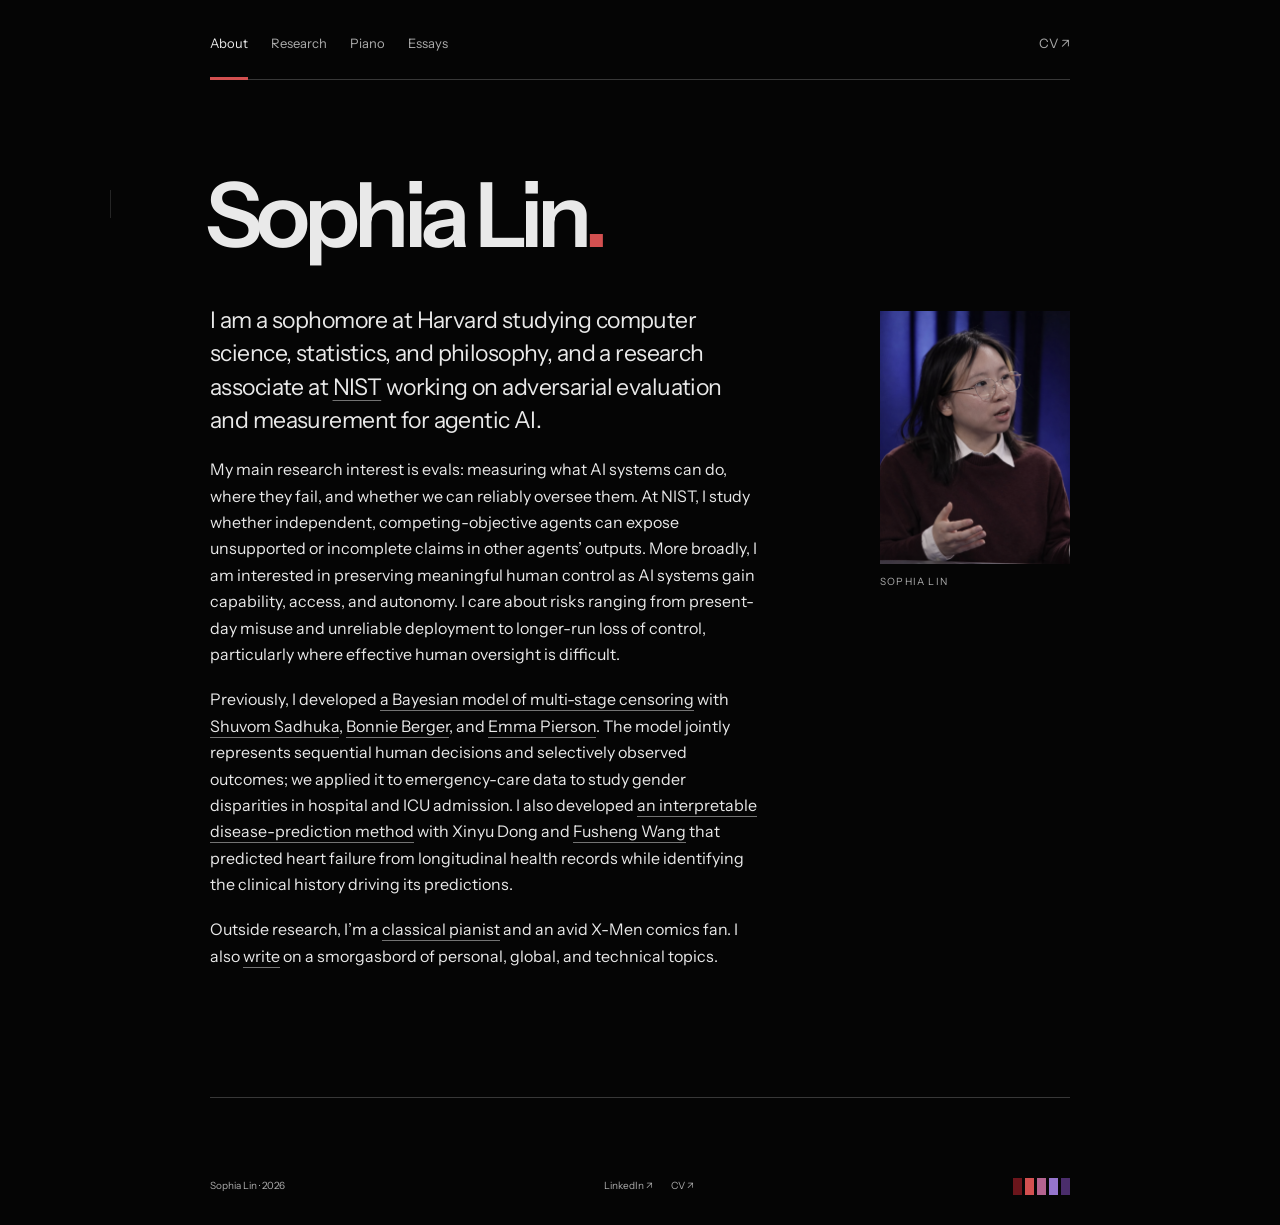
==== commit d6c56b90: "Deleted contact page. Deleted subhealders for page. Added AI disclosure to Fenris essay. Added must-" ====
--- a/index.html
+++ b/index.html
@@ -8,7 +8,7 @@
     <header class="masthead">
         <nav aria-label="Main navigation"><a href="index.html" aria-current="page">About</a><a
                 href="research/">Research</a><a href="piano/">Piano</a><a href="essays/">Essays</a><a
-                href="contact/">Contact</a><a class="nav-cv" href="cv.pdf">CV ↗</a></nav>
+                class="nav-cv" href="cv.pdf">CV ↗</a></nav>
     </header>
     <main id="main">
     <section class="opening">
@@ -65,8 +65,7 @@
 </main>
     <footer>
         <div class="footer-bottom"><span>Sophia Lin · 2026</span>
-            <div><a href="https://www.linkedin.com/in/szlin-harvard">LinkedIn ↗</a><a href="cv.pdf">CV ↗</a><a
-                    href="contact/">Contact ↗</a></div><span class="pigments"
+            <div><a href="https://www.linkedin.com/in/szlin-harvard">LinkedIn ↗</a><a href="cv.pdf">CV ↗</a></div><span class="pigments"
                 aria-hidden="true"><i></i><i></i><i></i><i></i><i></i></span>
         </div>
     </footer>
--- a/styles.css
+++ b/styles.css
@@ -8,3 +8,25 @@
 @media(max-width:520px){.biography{display:flex;flex-direction:column}.portrait{width:42%;max-width:185px;margin:5px 0 0 auto}.portrait figcaption{text-align:right}.opening h1{font-size:66px}.opening .kicker{font-size:10px}.intro-line{font-size:22px}.inline-links{gap:18px;flex-wrap:wrap}.section-head{flex-wrap:wrap;row-gap:8px}.section-head>a{font-size:11px}.section-head h2{font-size:24px}.project{display:block}.project-context{display:flex;justify-content:space-between;gap:18px;margin-bottom:14px}.project-context span:first-child{max-width:75%}.publication{grid-template-columns:40px minmax(0,1fr);gap:16px}.essay-feature{display:block}.essay-date{margin-bottom:24px}.essay-date br{display:none}.essay-date br:after{content:' '}.essay-feature h3{font-size:36px}.piano-home{grid-template-columns:65px minmax(0,1fr);gap:18px}.large-number{font-size:67px}.piano-home h3{font-size:23px}.performance{display:block}.performance-number{display:flex;justify-content:space-between;margin-bottom:20px}.performance-number span{margin:0}.performance h2{font-size:26px}.video-links{font-size:10px}.page-opening h1{font-size:60px}.page-deck{font-size:22px}.essay-opening h1{font-size:54px}.essay-deck{font-size:23px}.essay-text{font-size:16px}.essay-text h2{font-size:25px}.footer-bottom>div{gap:16px;flex-wrap:wrap}.footer-top .email{font-size:11px}.appendices summary{font-size:17px}.appendices summary span{float:none;display:block;margin-top:10px}.contact-body{padding-bottom:40px}}
 @media(prefers-reduced-motion:reduce){html{scroll-behavior:auto}*,*:before,*:after{transition:none!important;animation:none!important}}
 @media print{body{background:white;color:black;font-size:11pt}.masthead,footer,.reading-progress,.contents,.skip{display:none}main{width:100%;max-width:none}.longform{max-width:none}.essay-opening{padding-top:0}.essay-opening h1{font-size:36pt}.essay-text{font-size:11pt}.references p{color:black}.appendices{display:block}a{color:black}.portrait{max-width:120px}.archive-section{break-inside:avoid}}
+.poster-grid{display:grid;grid-template-columns:repeat(5,1fr);gap:10px;padding:10px 0 60px}
+.poster{position:relative;aspect-ratio:2/3;overflow:hidden;text-decoration:none;background:var(--poster-bg);isolation:isolate;cursor:pointer}
+.poster-line,.poster-fill{position:absolute;inset:0;width:100%;height:100%;object-fit:cover;object-position:center}
+.poster-line{filter:url(#edge-detect) sepia(1) saturate(2.5) brightness(.65) hue-rotate(5deg);mix-blend-mode:screen;transition:opacity .5s}
+.poster-fill{filter:grayscale(.15) contrast(1.4) brightness(.55) saturate(1.3);mix-blend-mode:screen;opacity:0;transition:opacity .5s}
+.poster:hover .poster-line{opacity:0}
+.poster:hover .poster-fill{opacity:1}
+.poster-text{position:absolute;inset:0;display:flex;flex-direction:column;justify-content:space-between;padding:14px;z-index:1;transition:transform .5s cubic-bezier(.4,0,.2,1),opacity .4s .05s}
+.poster:hover .poster-text{transform:translateY(-40px);opacity:0}
+.poster-label{margin-top:auto}
+.poster-composer{display:block;font-family:'Bebas Neue',sans-serif;font-size:44px;line-height:.92;letter-spacing:.02em;color:#fff;overflow-wrap:break-word}
+.poster-composer em{font-family:'Instrument Sans',sans-serif;font-style:italic;font-size:.55em;letter-spacing:0;display:block;margin-top:2px;color:rgba(255,255,255,.7)}
+.poster-piece{display:block;font-family:'Bebas Neue',sans-serif;font-size:20px;line-height:1;color:rgba(255,255,255,.75);margin-top:3px;letter-spacing:.03em}
+.poster-detail{font-size:8px;line-height:1.6;color:rgba(0,0,0,.45);letter-spacing:.12em;text-transform:uppercase;word-spacing:.1em;text-align:right}
+.poster:nth-child(5n+1){--poster-bg:#8B2828}
+.poster:nth-child(5n+2){--poster-bg:#2E1A45}
+.poster:nth-child(5n+3){--poster-bg:#5C4490}
+.poster:nth-child(5n+4){--poster-bg:#450D12}
+.poster:nth-child(5n+5){--poster-bg:#6E3455}
+@media(max-width:760px){.poster-grid{grid-template-columns:repeat(3,1fr);gap:8px}.poster-composer{font-size:30px}.poster-piece{font-size:14px}.poster-text{padding:10px}.poster-detail{font-size:7px}}
+@media(max-width:520px){.poster-grid{grid-template-columns:repeat(2,1fr);gap:6px}.poster-composer{font-size:26px}.poster-piece{font-size:12px}.poster-text{padding:8px}}
+.essay-locked{filter:blur(5px);opacity:.4;pointer-events:none;user-select:none;transition:filter .3s,opacity .3s}.essay-gate-notice{font-size:14px;color:var(--muted);border:1px solid var(--rule);padding:18px 22px;margin:10px 0 30px;text-align:center}
